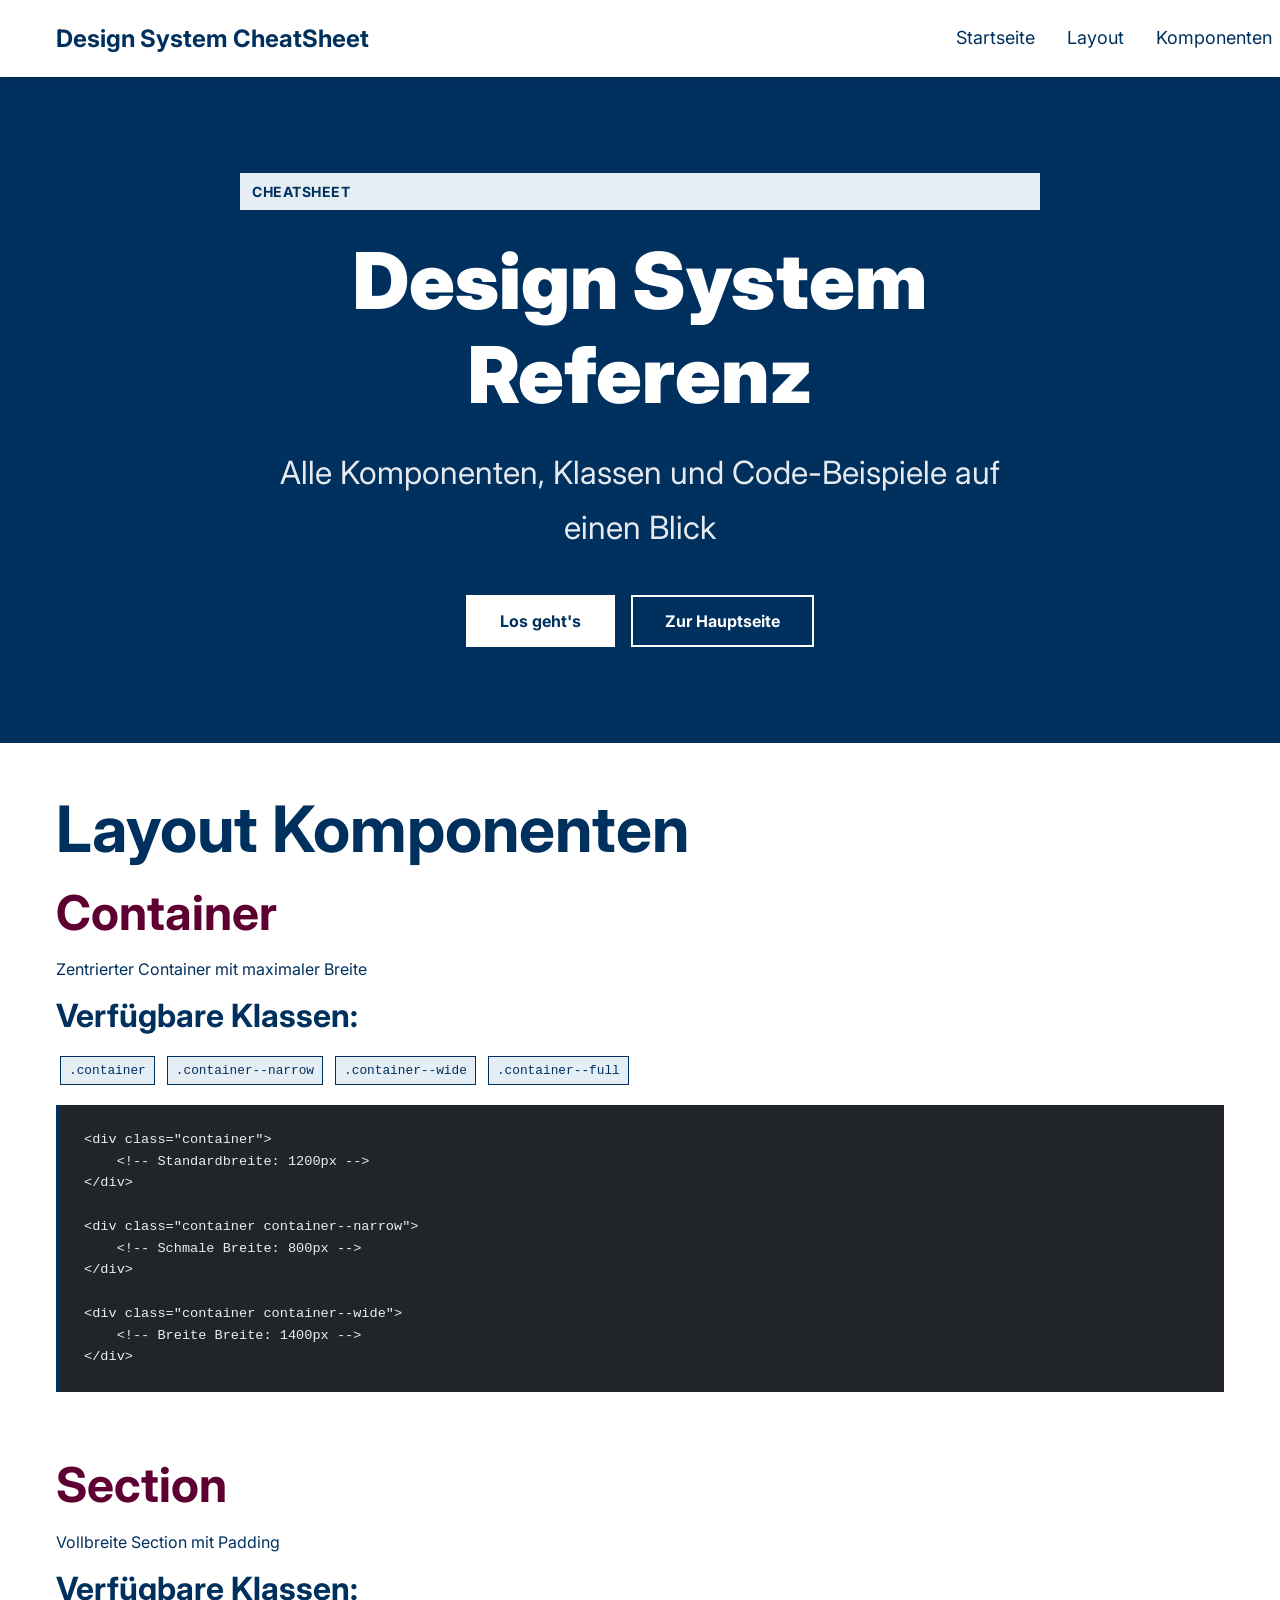
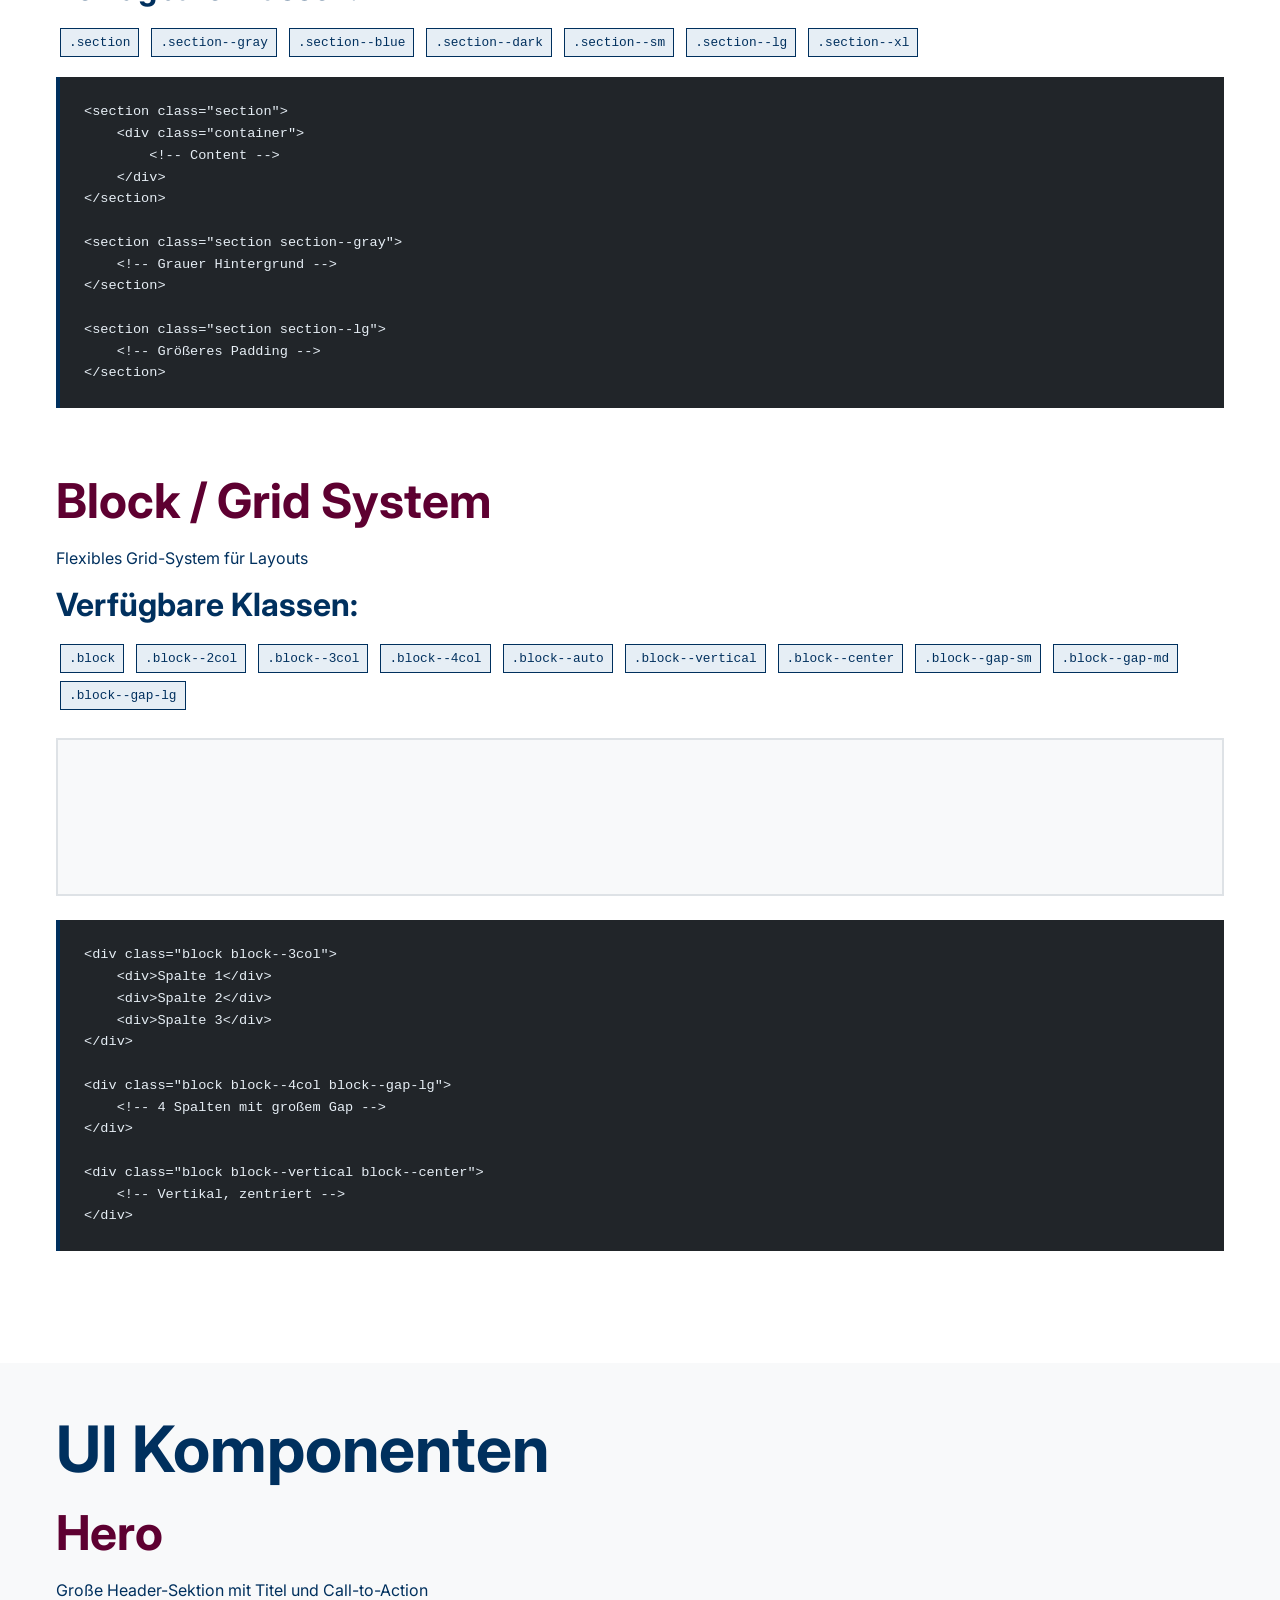
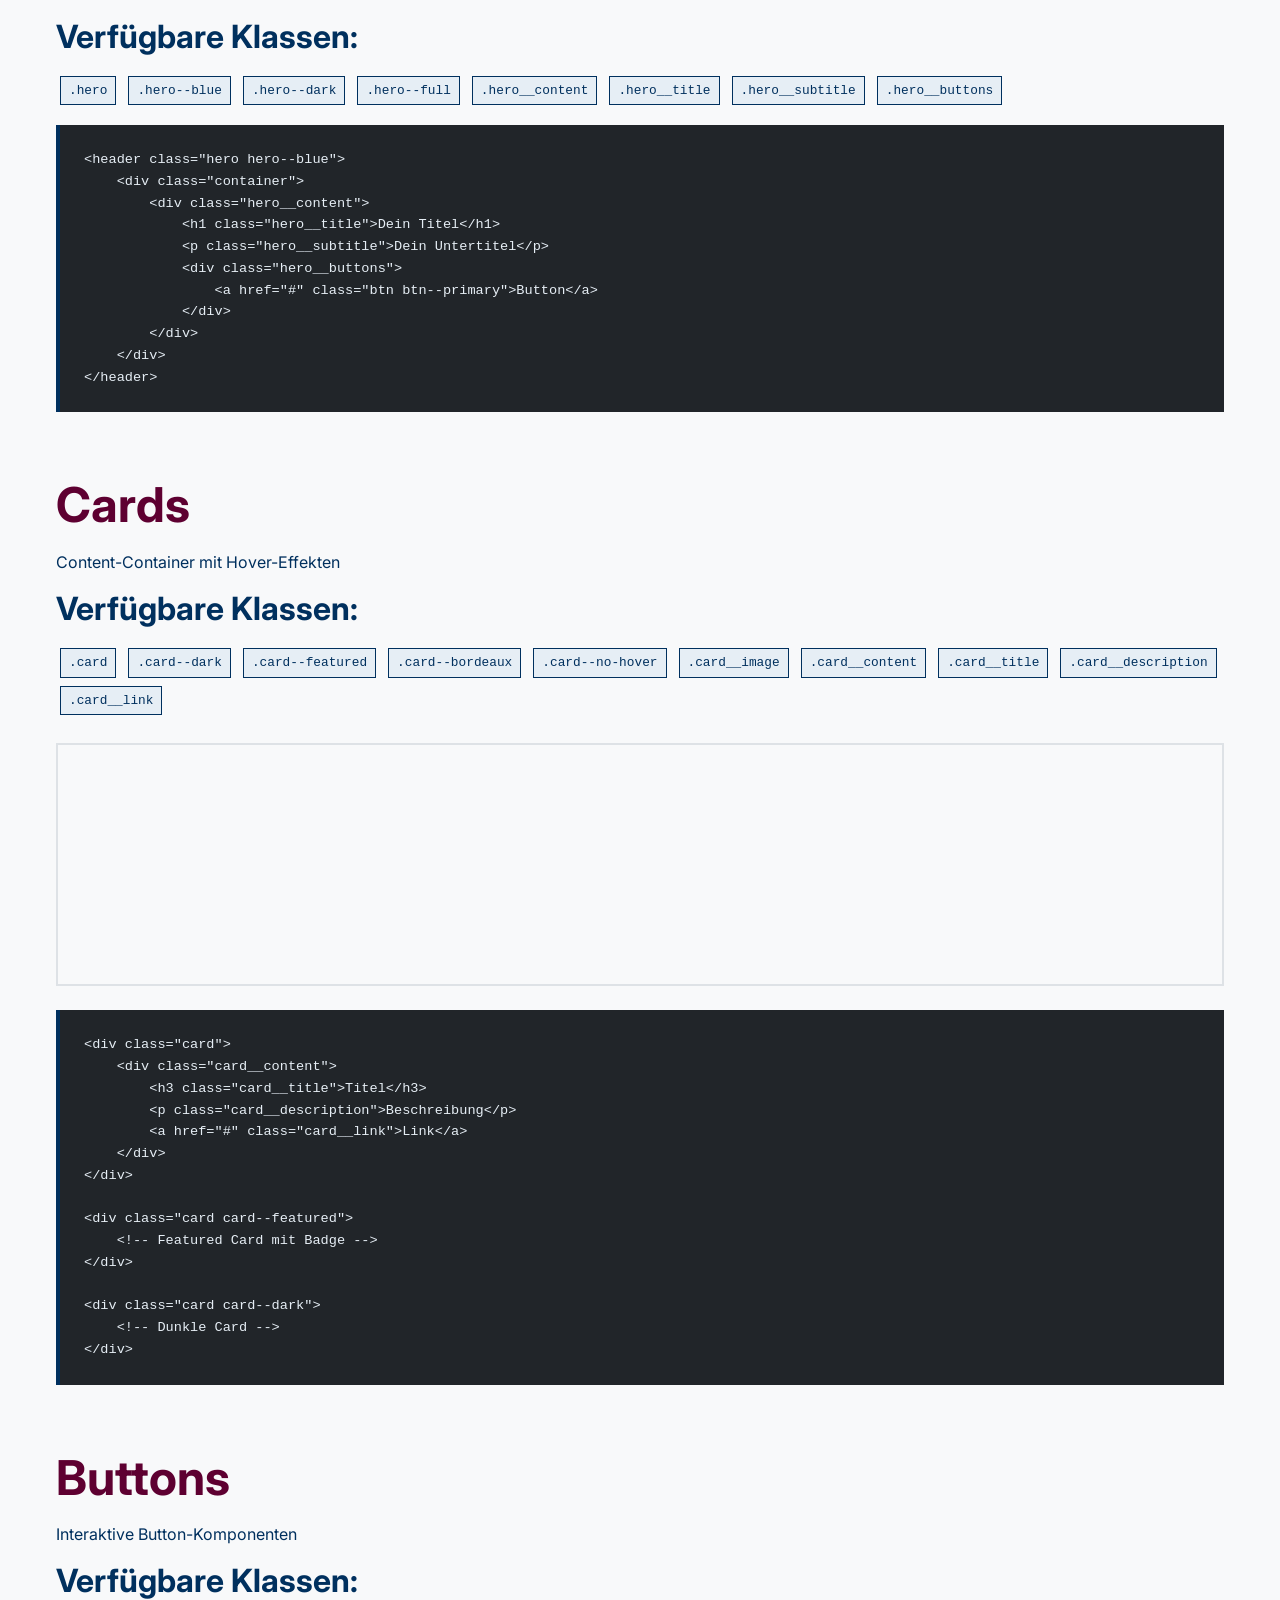
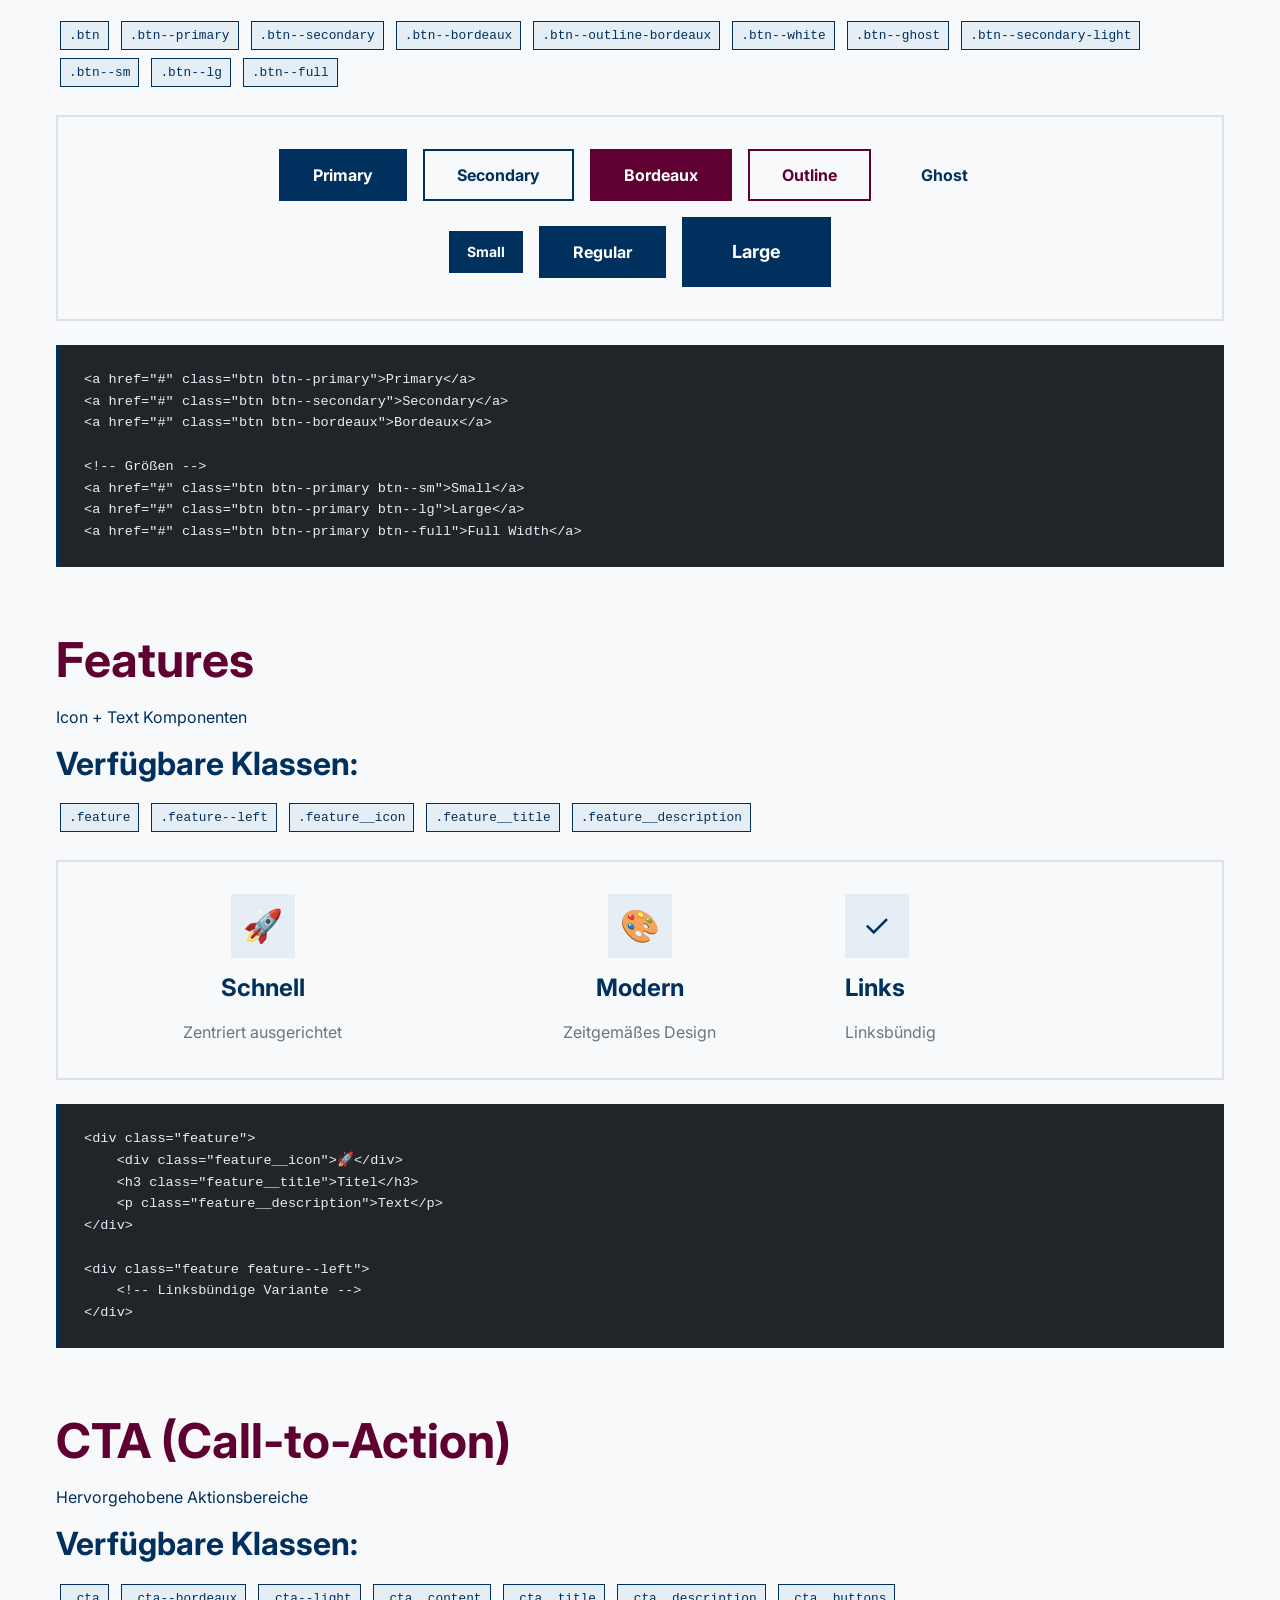
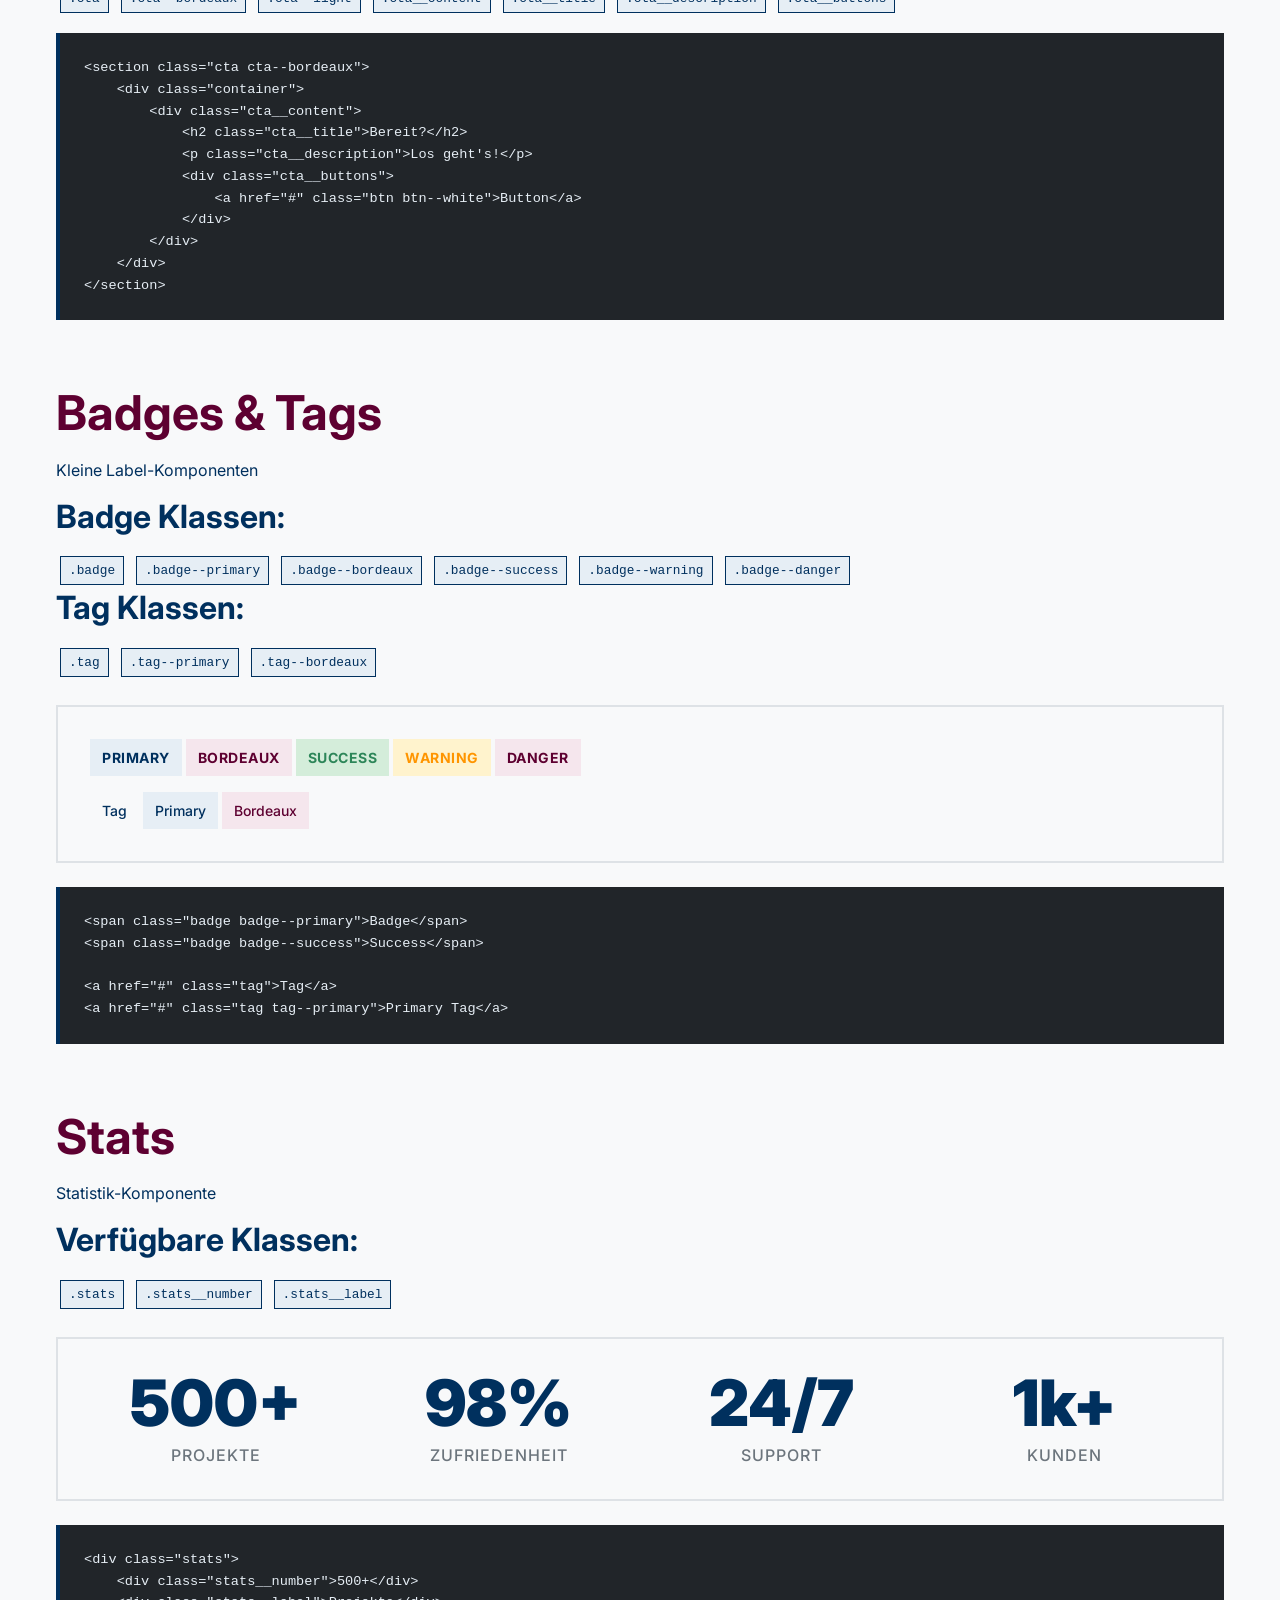
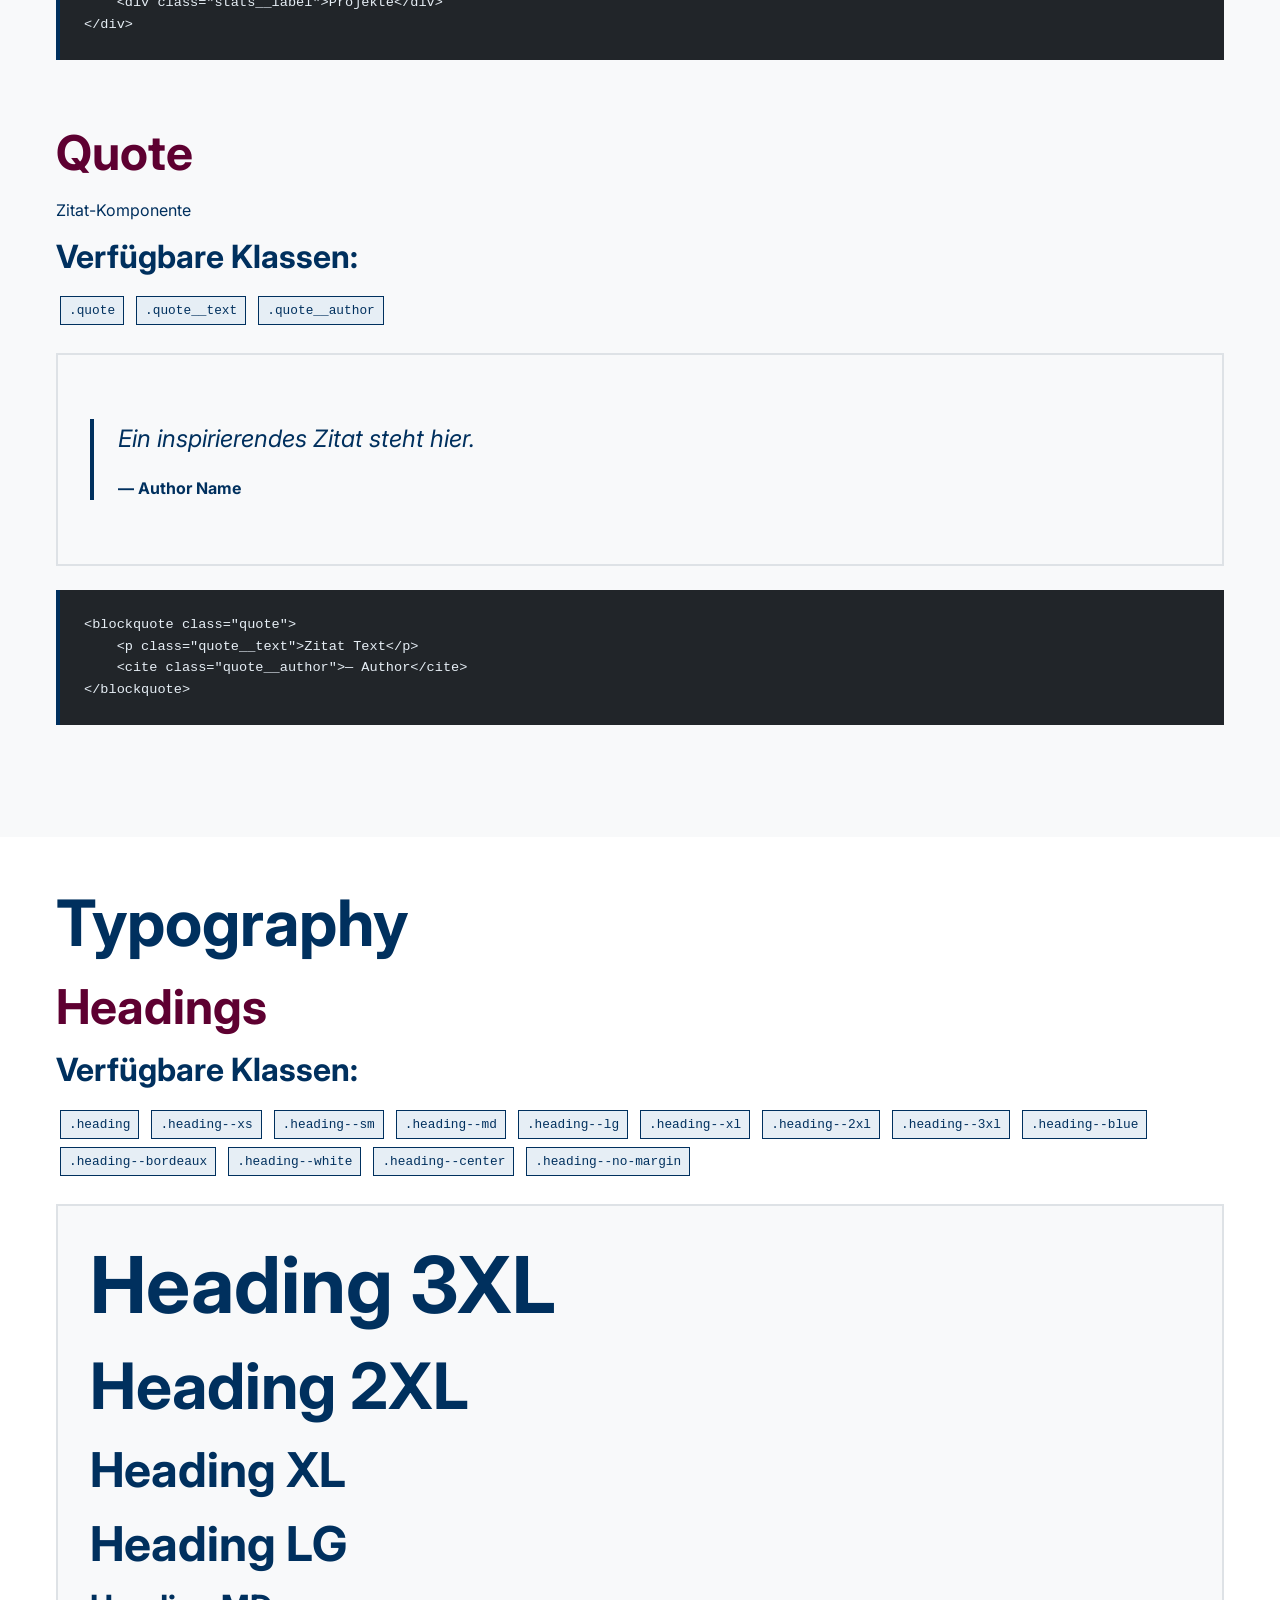
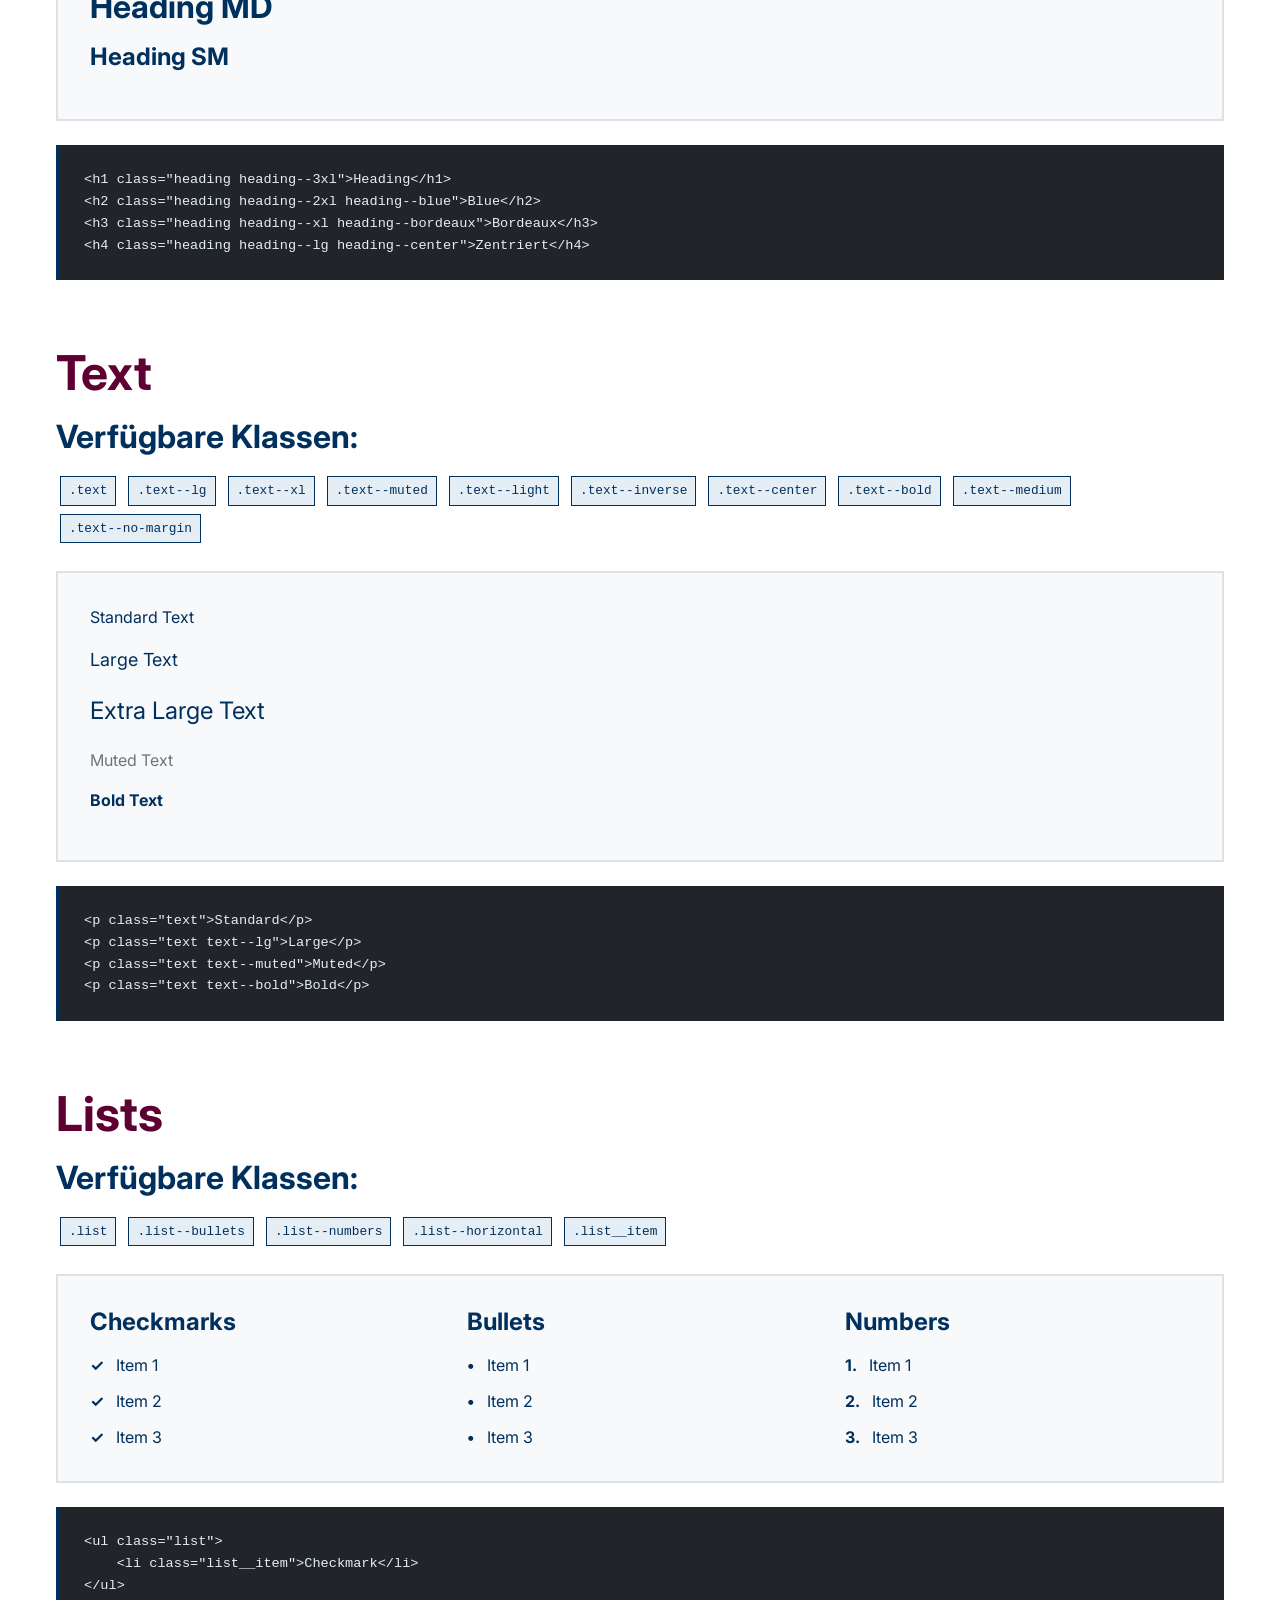
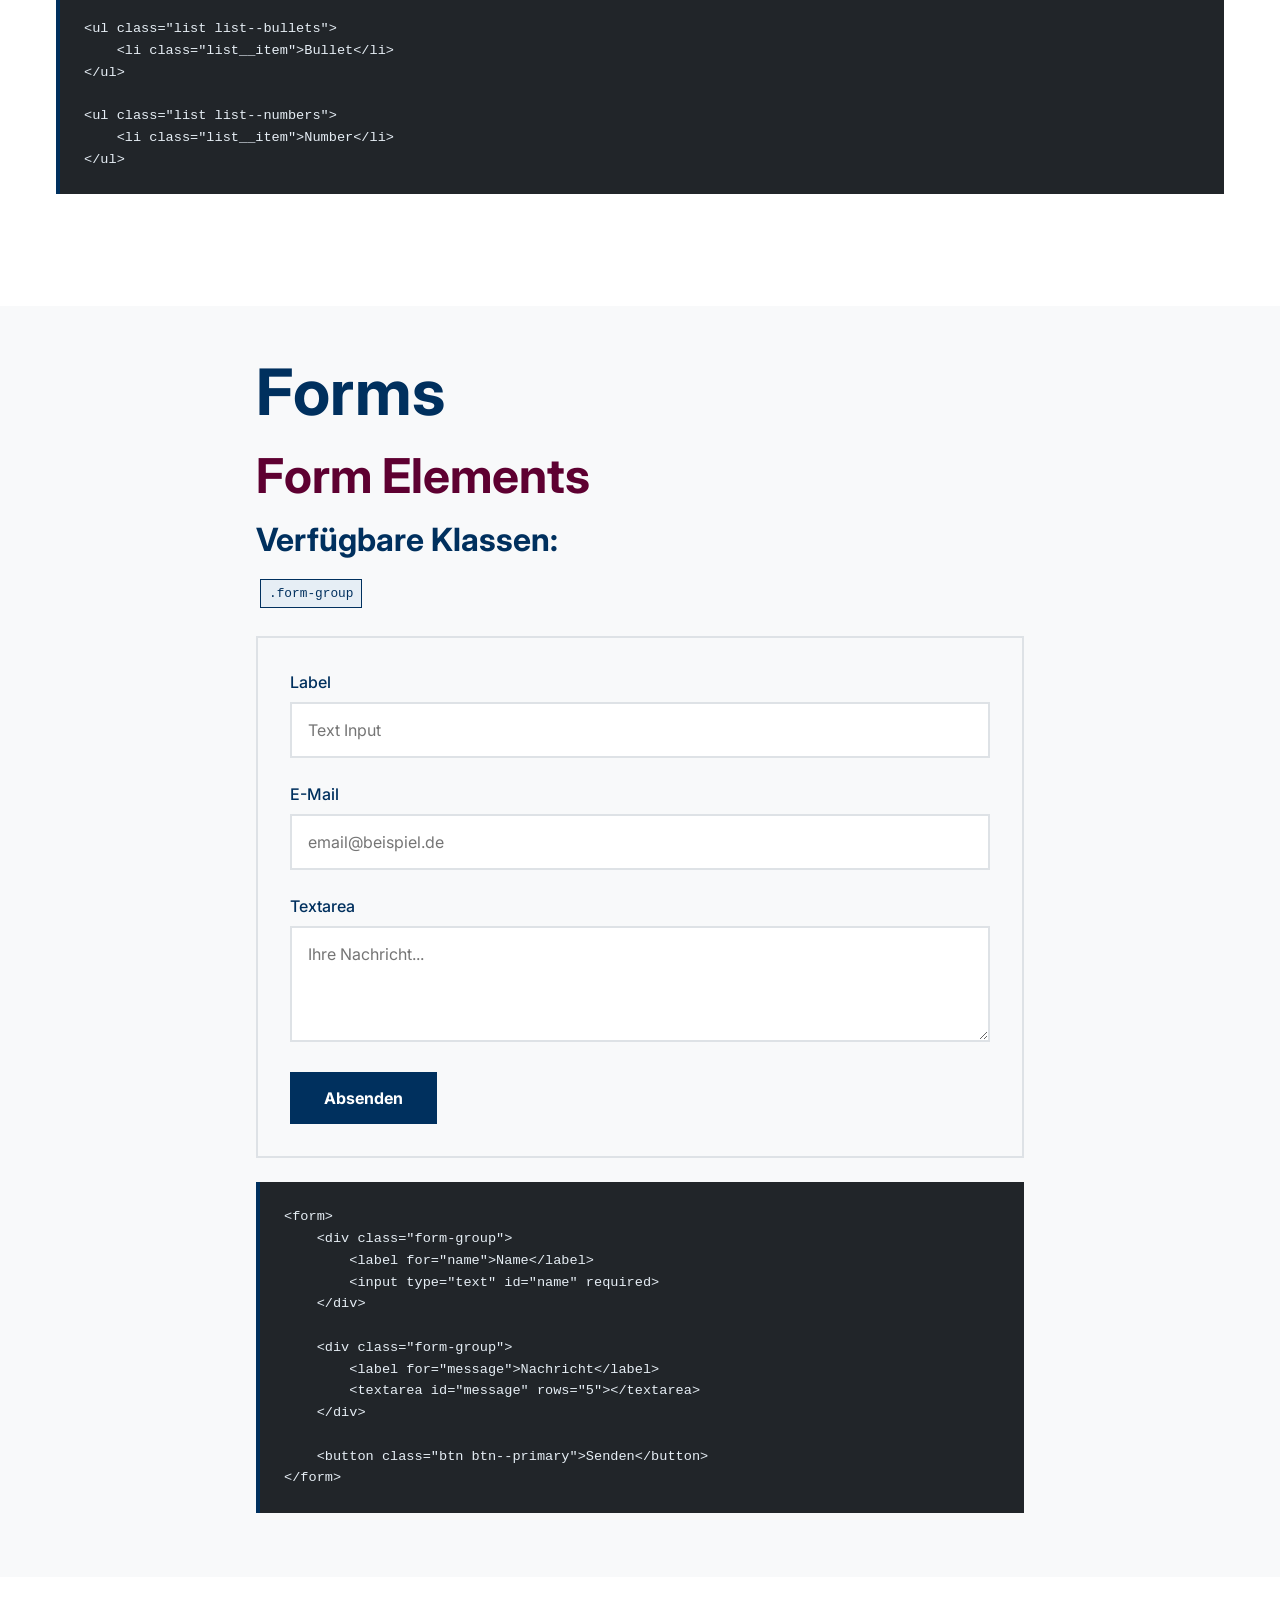
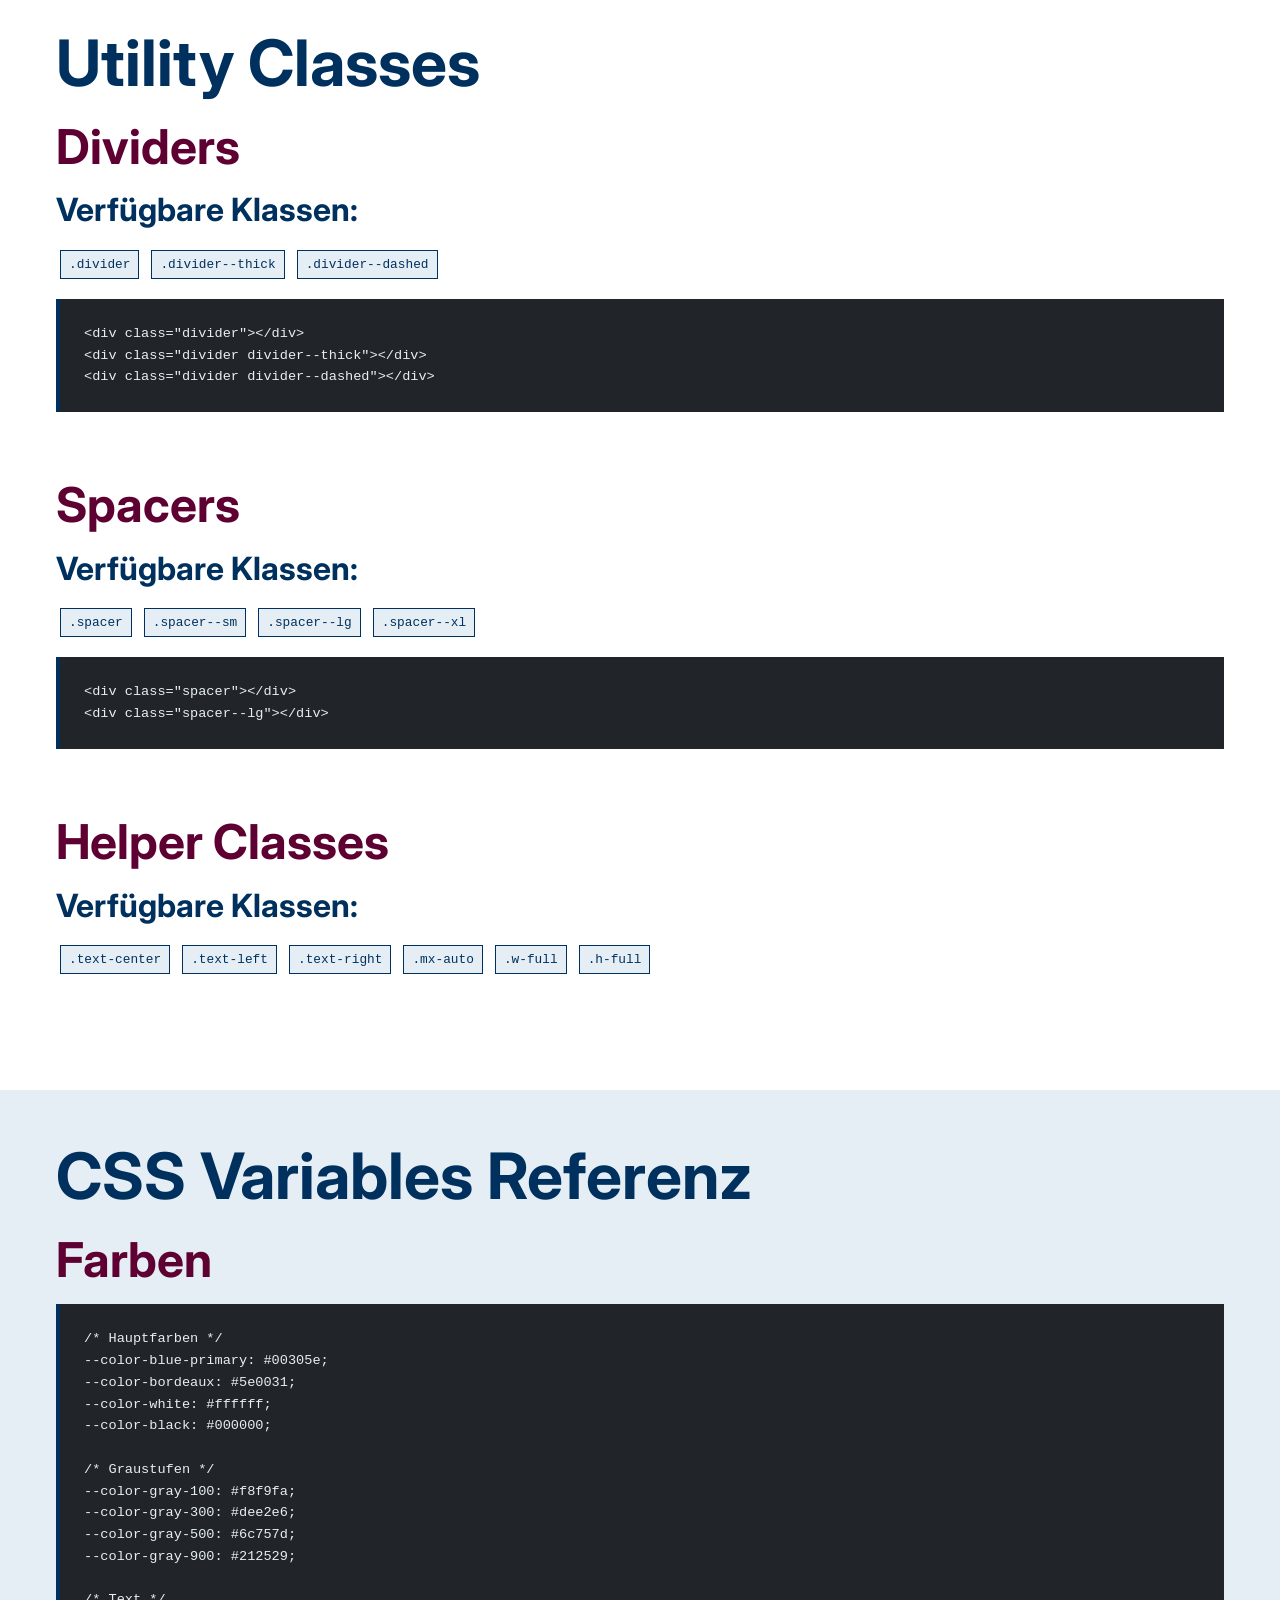
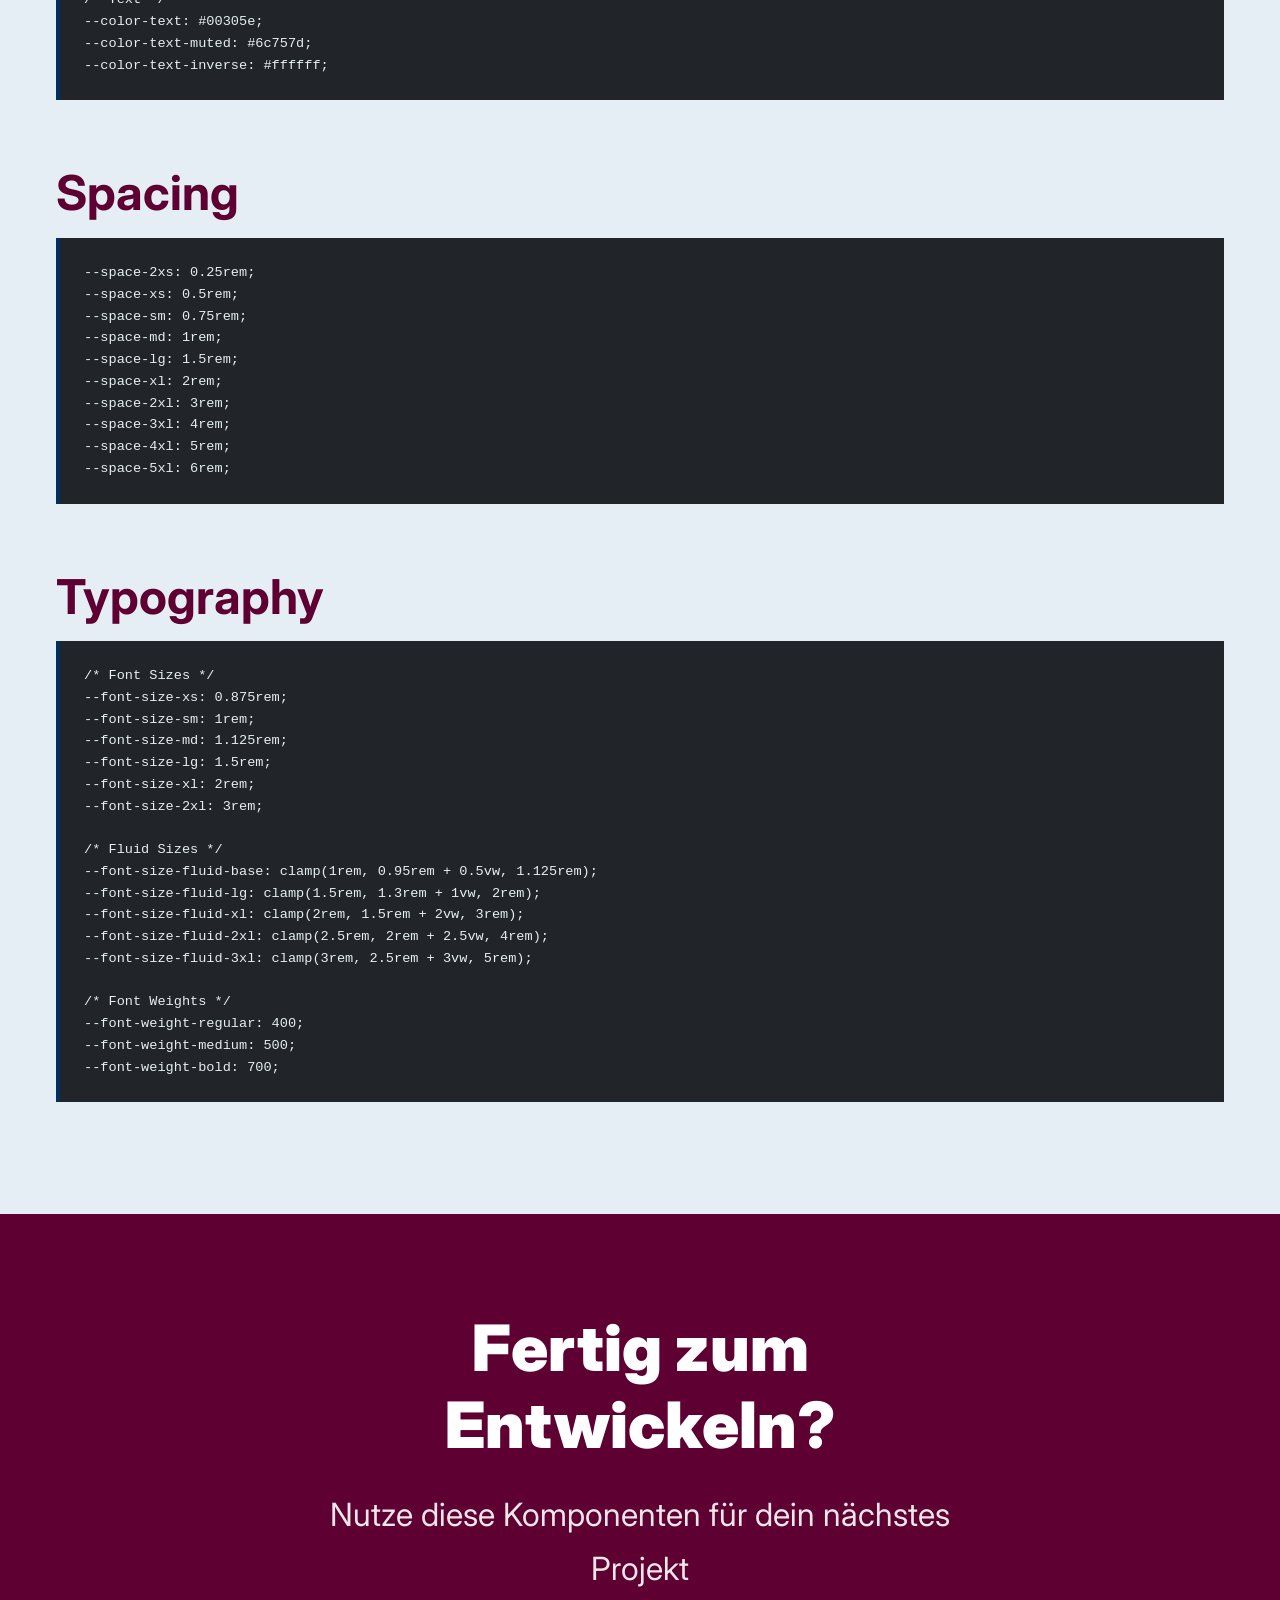
==== showroom.html @ b6faaa16 "Füge Design-System CheatSheet Seite hinzu - Umfassendes CheatSheet mit allen verfügbaren Komponenten" ====
<!DOCTYPE html>
<html lang="de">
<head>
    <meta charset="UTF-8">
    <meta name="viewport" content="width=device-width, initial-scale=1.0">
    <meta name="description" content="Design System CheatSheet - Alle Komponenten mit Code-Beispielen">
    <title>Design System CheatSheet</title>
    <link rel="preconnect" href="https://fonts.googleapis.com">
    <link rel="preconnect" href="https://fonts.gstatic.com" crossorigin>
    <link href="https://fonts.googleapis.com/css2?family=Inter:wght@400;500;700;900&display=swap" rel="stylesheet">
    <link rel="stylesheet" href="styles.css">
    <style>
        .code-block {
            background: var(--color-gray-900);
            color: #e6eef5;
            padding: var(--space-lg);
            margin: var(--space-md) 0;
            overflow-x: auto;
            font-family: 'Courier New', monospace;
            font-size: 0.85rem;
            line-height: 1.6;
            border-left: 4px solid var(--color-blue-primary);
        }
        .code-block pre {
            margin: 0;
            color: #e6eef5;
        }
        .component-box {
            border: 2px solid var(--color-border);
            padding: var(--space-xl);
            margin: var(--space-lg) 0;
            background: var(--color-gray-100);
        }
        .class-tag {
            display: inline-block;
            background: var(--color-accent-primary-light);
            color: var(--color-blue-primary);
            padding: 0.25rem 0.5rem;
            font-family: 'Courier New', monospace;
            font-size: 0.8rem;
            margin: 0.25rem;
            border: 1px solid var(--color-blue-primary);
        }
        .section-nav {
            position: sticky;
            top: 80px;
            background: var(--color-white);
            padding: var(--space-md);
            border: 2px solid var(--color-border);
            margin-bottom: var(--space-xl);
        }
        .section-nav h3 {
            margin-bottom: var(--space-sm);
            font-size: var(--font-size-md);
        }
        .section-nav ul {
            list-style: none;
            padding: 0;
        }
        .section-nav li {
            margin-bottom: var(--space-xs);
        }
        .section-nav a {
            color: var(--color-text);
            text-decoration: none;
            font-size: var(--font-size-sm);
        }
        .section-nav a:hover {
            color: var(--color-blue-primary);
            text-decoration: underline;
        }
    </style>
</head>
<body>
    <!-- Navigation -->
    <nav class="navbar">
        <div class="container">
            <div class="nav-wrapper">
                <a href="index.html" class="logo">Design System CheatSheet</a>
                <button class="menu-toggle" aria-label="Menü öffnen">
                    <span></span>
                    <span></span>
                    <span></span>
                </button>
                <ul class="nav-menu">
                    <li><a href="index.html" class="nav-link">Startseite</a></li>
                    <li><a href="#layout" class="nav-link">Layout</a></li>
                    <li><a href="#components" class="nav-link">Komponenten</a></li>
                    <li><a href="#typography" class="nav-link">Typography</a></li>
                    <li><a href="#forms" class="nav-link">Forms</a></li>
                </ul>
            </div>
        </div>
    </nav>

    <!-- Hero -->
    <header class="hero hero--blue">
        <div class="container">
            <div class="hero__content">
                <span class="badge badge--primary">CheatSheet</span>
                <h1 class="hero__title">Design System Referenz</h1>
                <p class="hero__subtitle">Alle Komponenten, Klassen und Code-Beispiele auf einen Blick</p>
                <div class="hero__buttons">
                    <a href="#layout" class="btn btn--white">Los geht's</a>
                    <a href="index.html" class="btn btn--secondary-light">Zur Hauptseite</a>
                </div>
            </div>
        </div>
    </header>

    <main>
        <!-- Layout Section -->
        <section class="section" id="layout">
            <div class="container">
                <h2 class="heading heading--2xl heading--blue">Layout Komponenten</h2>

                <!-- Container -->
                <article style="margin-bottom: var(--space-3xl);">
                    <h3 class="heading heading--xl heading--bordeaux">Container</h3>
                    <p class="text">Zentrierter Container mit maximaler Breite</p>

                    <h4 class="heading heading--md">Verfügbare Klassen:</h4>
                    <div>
                        <span class="class-tag">.container</span>
                        <span class="class-tag">.container--narrow</span>
                        <span class="class-tag">.container--wide</span>
                        <span class="class-tag">.container--full</span>
                    </div>

                    <div class="code-block"><pre>&lt;div class="container"&gt;
    &lt;!-- Standardbreite: 1200px --&gt;
&lt;/div&gt;

&lt;div class="container container--narrow"&gt;
    &lt;!-- Schmale Breite: 800px --&gt;
&lt;/div&gt;

&lt;div class="container container--wide"&gt;
    &lt;!-- Breite Breite: 1400px --&gt;
&lt;/div&gt;</pre></div>
                </article>

                <!-- Section -->
                <article style="margin-bottom: var(--space-3xl);">
                    <h3 class="heading heading--xl heading--bordeaux">Section</h3>
                    <p class="text">Vollbreite Section mit Padding</p>

                    <h4 class="heading heading--md">Verfügbare Klassen:</h4>
                    <div>
                        <span class="class-tag">.section</span>
                        <span class="class-tag">.section--gray</span>
                        <span class="class-tag">.section--blue</span>
                        <span class="class-tag">.section--dark</span>
                        <span class="class-tag">.section--sm</span>
                        <span class="class-tag">.section--lg</span>
                        <span class="class-tag">.section--xl</span>
                    </div>

                    <div class="code-block"><pre>&lt;section class="section"&gt;
    &lt;div class="container"&gt;
        &lt;!-- Content --&gt;
    &lt;/div&gt;
&lt;/section&gt;

&lt;section class="section section--gray"&gt;
    &lt;!-- Grauer Hintergrund --&gt;
&lt;/section&gt;

&lt;section class="section section--lg"&gt;
    &lt;!-- Größeres Padding --&gt;
&lt;/section&gt;</pre></div>
                </article>

                <!-- Block System -->
                <article style="margin-bottom: var(--space-3xl);">
                    <h3 class="heading heading--xl heading--bordeaux">Block / Grid System</h3>
                    <p class="text">Flexibles Grid-System für Layouts</p>

                    <h4 class="heading heading--md">Verfügbare Klassen:</h4>
                    <div>
                        <span class="class-tag">.block</span>
                        <span class="class-tag">.block--2col</span>
                        <span class="class-tag">.block--3col</span>
                        <span class="class-tag">.block--4col</span>
                        <span class="class-tag">.block--auto</span>
                        <span class="class-tag">.block--vertical</span>
                        <span class="class-tag">.block--center</span>
                        <span class="class-tag">.block--gap-sm</span>
                        <span class="class-tag">.block--gap-md</span>
                        <span class="class-tag">.block--gap-lg</span>
                    </div>

                    <div class="component-box">
                        <div class="block block--3col">
                            <div class="card"><div class="card__content"><p class="text text--center">1</p></div></div>
                            <div class="card"><div class="card__content"><p class="text text--center">2</p></div></div>
                            <div class="card"><div class="card__content"><p class="text text--center">3</p></div></div>
                        </div>
                    </div>

                    <div class="code-block"><pre>&lt;div class="block block--3col"&gt;
    &lt;div&gt;Spalte 1&lt;/div&gt;
    &lt;div&gt;Spalte 2&lt;/div&gt;
    &lt;div&gt;Spalte 3&lt;/div&gt;
&lt;/div&gt;

&lt;div class="block block--4col block--gap-lg"&gt;
    &lt;!-- 4 Spalten mit großem Gap --&gt;
&lt;/div&gt;

&lt;div class="block block--vertical block--center"&gt;
    &lt;!-- Vertikal, zentriert --&gt;
&lt;/div&gt;</pre></div>
                </article>
            </div>
        </section>

        <!-- Components Section -->
        <section class="section section--gray" id="components">
            <div class="container">
                <h2 class="heading heading--2xl heading--blue">UI Komponenten</h2>

                <!-- Hero Component -->
                <article style="margin-bottom: var(--space-3xl);">
                    <h3 class="heading heading--xl heading--bordeaux">Hero</h3>
                    <p class="text">Große Header-Sektion mit Titel und Call-to-Action</p>

                    <h4 class="heading heading--md">Verfügbare Klassen:</h4>
                    <div>
                        <span class="class-tag">.hero</span>
                        <span class="class-tag">.hero--blue</span>
                        <span class="class-tag">.hero--dark</span>
                        <span class="class-tag">.hero--full</span>
                        <span class="class-tag">.hero__content</span>
                        <span class="class-tag">.hero__title</span>
                        <span class="class-tag">.hero__subtitle</span>
                        <span class="class-tag">.hero__buttons</span>
                    </div>

                    <div class="code-block"><pre>&lt;header class="hero hero--blue"&gt;
    &lt;div class="container"&gt;
        &lt;div class="hero__content"&gt;
            &lt;h1 class="hero__title"&gt;Dein Titel&lt;/h1&gt;
            &lt;p class="hero__subtitle"&gt;Dein Untertitel&lt;/p&gt;
            &lt;div class="hero__buttons"&gt;
                &lt;a href="#" class="btn btn--primary"&gt;Button&lt;/a&gt;
            &lt;/div&gt;
        &lt;/div&gt;
    &lt;/div&gt;
&lt;/header&gt;</pre></div>
                </article>

                <!-- Cards -->
                <article style="margin-bottom: var(--space-3xl);">
                    <h3 class="heading heading--xl heading--bordeaux">Cards</h3>
                    <p class="text">Content-Container mit Hover-Effekten</p>

                    <h4 class="heading heading--md">Verfügbare Klassen:</h4>
                    <div>
                        <span class="class-tag">.card</span>
                        <span class="class-tag">.card--dark</span>
                        <span class="class-tag">.card--featured</span>
                        <span class="class-tag">.card--bordeaux</span>
                        <span class="class-tag">.card--no-hover</span>
                        <span class="class-tag">.card__image</span>
                        <span class="class-tag">.card__content</span>
                        <span class="class-tag">.card__title</span>
                        <span class="class-tag">.card__description</span>
                        <span class="class-tag">.card__link</span>
                    </div>

                    <div class="component-box">
                        <div class="block block--3col">
                            <div class="card">
                                <div class="card__content">
                                    <h3 class="card__title">Standard Card</h3>
                                    <p class="card__description">Eine normale Card mit Inhalt</p>
                                    <a href="#" class="card__link">Mehr erfahren</a>
                                </div>
                            </div>
                            <div class="card card--featured">
                                <div class="card__content">
                                    <h3 class="card__title">Featured</h3>
                                    <p class="card__description">Mit Badge</p>
                                </div>
                            </div>
                            <div class="card card--dark">
                                <div class="card__content">
                                    <h3 class="card__title">Dark Card</h3>
                                    <p class="card__description">Dunkler Hintergrund</p>
                                </div>
                            </div>
                        </div>
                    </div>

                    <div class="code-block"><pre>&lt;div class="card"&gt;
    &lt;div class="card__content"&gt;
        &lt;h3 class="card__title"&gt;Titel&lt;/h3&gt;
        &lt;p class="card__description"&gt;Beschreibung&lt;/p&gt;
        &lt;a href="#" class="card__link"&gt;Link&lt;/a&gt;
    &lt;/div&gt;
&lt;/div&gt;

&lt;div class="card card--featured"&gt;
    &lt;!-- Featured Card mit Badge --&gt;
&lt;/div&gt;

&lt;div class="card card--dark"&gt;
    &lt;!-- Dunkle Card --&gt;
&lt;/div&gt;</pre></div>
                </article>

                <!-- Buttons -->
                <article style="margin-bottom: var(--space-3xl);">
                    <h3 class="heading heading--xl heading--bordeaux">Buttons</h3>
                    <p class="text">Interaktive Button-Komponenten</p>

                    <h4 class="heading heading--md">Verfügbare Klassen:</h4>
                    <div>
                        <span class="class-tag">.btn</span>
                        <span class="class-tag">.btn--primary</span>
                        <span class="class-tag">.btn--secondary</span>
                        <span class="class-tag">.btn--bordeaux</span>
                        <span class="class-tag">.btn--outline-bordeaux</span>
                        <span class="class-tag">.btn--white</span>
                        <span class="class-tag">.btn--ghost</span>
                        <span class="class-tag">.btn--secondary-light</span>
                        <span class="class-tag">.btn--sm</span>
                        <span class="class-tag">.btn--lg</span>
                        <span class="class-tag">.btn--full</span>
                    </div>

                    <div class="component-box">
                        <div class="block block--center" style="gap: var(--space-md); flex-wrap: wrap;">
                            <a href="#" class="btn btn--primary">Primary</a>
                            <a href="#" class="btn btn--secondary">Secondary</a>
                            <a href="#" class="btn btn--bordeaux">Bordeaux</a>
                            <a href="#" class="btn btn--outline-bordeaux">Outline</a>
                            <a href="#" class="btn btn--ghost">Ghost</a>
                        </div>
                        <div class="spacer--sm"></div>
                        <div class="block block--center" style="gap: var(--space-md);">
                            <a href="#" class="btn btn--primary btn--sm">Small</a>
                            <a href="#" class="btn btn--primary">Regular</a>
                            <a href="#" class="btn btn--primary btn--lg">Large</a>
                        </div>
                    </div>

                    <div class="code-block"><pre>&lt;a href="#" class="btn btn--primary"&gt;Primary&lt;/a&gt;
&lt;a href="#" class="btn btn--secondary"&gt;Secondary&lt;/a&gt;
&lt;a href="#" class="btn btn--bordeaux"&gt;Bordeaux&lt;/a&gt;

&lt;!-- Größen --&gt;
&lt;a href="#" class="btn btn--primary btn--sm"&gt;Small&lt;/a&gt;
&lt;a href="#" class="btn btn--primary btn--lg"&gt;Large&lt;/a&gt;
&lt;a href="#" class="btn btn--primary btn--full"&gt;Full Width&lt;/a&gt;</pre></div>
                </article>

                <!-- Features -->
                <article style="margin-bottom: var(--space-3xl);">
                    <h3 class="heading heading--xl heading--bordeaux">Features</h3>
                    <p class="text">Icon + Text Komponenten</p>

                    <h4 class="heading heading--md">Verfügbare Klassen:</h4>
                    <div>
                        <span class="class-tag">.feature</span>
                        <span class="class-tag">.feature--left</span>
                        <span class="class-tag">.feature__icon</span>
                        <span class="class-tag">.feature__title</span>
                        <span class="class-tag">.feature__description</span>
                    </div>

                    <div class="component-box">
                        <div class="block block--3col">
                            <div class="feature">
                                <div class="feature__icon">🚀</div>
                                <h3 class="feature__title">Schnell</h3>
                                <p class="feature__description">Zentriert ausgerichtet</p>
                            </div>
                            <div class="feature">
                                <div class="feature__icon">🎨</div>
                                <h3 class="feature__title">Modern</h3>
                                <p class="feature__description">Zeitgemäßes Design</p>
                            </div>
                            <div class="feature feature--left">
                                <div class="feature__icon">✓</div>
                                <h3 class="feature__title">Links</h3>
                                <p class="feature__description">Linksbündig</p>
                            </div>
                        </div>
                    </div>

                    <div class="code-block"><pre>&lt;div class="feature"&gt;
    &lt;div class="feature__icon"&gt;🚀&lt;/div&gt;
    &lt;h3 class="feature__title"&gt;Titel&lt;/h3&gt;
    &lt;p class="feature__description"&gt;Text&lt;/p&gt;
&lt;/div&gt;

&lt;div class="feature feature--left"&gt;
    &lt;!-- Linksbündige Variante --&gt;
&lt;/div&gt;</pre></div>
                </article>

                <!-- CTA -->
                <article style="margin-bottom: var(--space-3xl);">
                    <h3 class="heading heading--xl heading--bordeaux">CTA (Call-to-Action)</h3>
                    <p class="text">Hervorgehobene Aktionsbereiche</p>

                    <h4 class="heading heading--md">Verfügbare Klassen:</h4>
                    <div>
                        <span class="class-tag">.cta</span>
                        <span class="class-tag">.cta--bordeaux</span>
                        <span class="class-tag">.cta--light</span>
                        <span class="class-tag">.cta__content</span>
                        <span class="class-tag">.cta__title</span>
                        <span class="class-tag">.cta__description</span>
                        <span class="class-tag">.cta__buttons</span>
                    </div>

                    <div class="code-block"><pre>&lt;section class="cta cta--bordeaux"&gt;
    &lt;div class="container"&gt;
        &lt;div class="cta__content"&gt;
            &lt;h2 class="cta__title"&gt;Bereit?&lt;/h2&gt;
            &lt;p class="cta__description"&gt;Los geht's!&lt;/p&gt;
            &lt;div class="cta__buttons"&gt;
                &lt;a href="#" class="btn btn--white"&gt;Button&lt;/a&gt;
            &lt;/div&gt;
        &lt;/div&gt;
    &lt;/div&gt;
&lt;/section&gt;</pre></div>
                </article>

                <!-- Badges & Tags -->
                <article style="margin-bottom: var(--space-3xl);">
                    <h3 class="heading heading--xl heading--bordeaux">Badges & Tags</h3>
                    <p class="text">Kleine Label-Komponenten</p>

                    <h4 class="heading heading--md">Badge Klassen:</h4>
                    <div>
                        <span class="class-tag">.badge</span>
                        <span class="class-tag">.badge--primary</span>
                        <span class="class-tag">.badge--bordeaux</span>
                        <span class="class-tag">.badge--success</span>
                        <span class="class-tag">.badge--warning</span>
                        <span class="class-tag">.badge--danger</span>
                    </div>

                    <h4 class="heading heading--md">Tag Klassen:</h4>
                    <div>
                        <span class="class-tag">.tag</span>
                        <span class="class-tag">.tag--primary</span>
                        <span class="class-tag">.tag--bordeaux</span>
                    </div>

                    <div class="component-box">
                        <div style="margin-bottom: var(--space-md);">
                            <span class="badge badge--primary">Primary</span>
                            <span class="badge badge--bordeaux">Bordeaux</span>
                            <span class="badge badge--success">Success</span>
                            <span class="badge badge--warning">Warning</span>
                            <span class="badge badge--danger">Danger</span>
                        </div>
                        <div>
                            <a href="#" class="tag">Tag</a>
                            <a href="#" class="tag tag--primary">Primary</a>
                            <a href="#" class="tag tag--bordeaux">Bordeaux</a>
                        </div>
                    </div>

                    <div class="code-block"><pre>&lt;span class="badge badge--primary"&gt;Badge&lt;/span&gt;
&lt;span class="badge badge--success"&gt;Success&lt;/span&gt;

&lt;a href="#" class="tag"&gt;Tag&lt;/a&gt;
&lt;a href="#" class="tag tag--primary"&gt;Primary Tag&lt;/a&gt;</pre></div>
                </article>

                <!-- Stats -->
                <article style="margin-bottom: var(--space-3xl);">
                    <h3 class="heading heading--xl heading--bordeaux">Stats</h3>
                    <p class="text">Statistik-Komponente</p>

                    <h4 class="heading heading--md">Verfügbare Klassen:</h4>
                    <div>
                        <span class="class-tag">.stats</span>
                        <span class="class-tag">.stats__number</span>
                        <span class="class-tag">.stats__label</span>
                    </div>

                    <div class="component-box">
                        <div class="block block--4col">
                            <div class="stats">
                                <div class="stats__number">500+</div>
                                <div class="stats__label">Projekte</div>
                            </div>
                            <div class="stats">
                                <div class="stats__number">98%</div>
                                <div class="stats__label">Zufriedenheit</div>
                            </div>
                            <div class="stats">
                                <div class="stats__number">24/7</div>
                                <div class="stats__label">Support</div>
                            </div>
                            <div class="stats">
                                <div class="stats__number">1k+</div>
                                <div class="stats__label">Kunden</div>
                            </div>
                        </div>
                    </div>

                    <div class="code-block"><pre>&lt;div class="stats"&gt;
    &lt;div class="stats__number"&gt;500+&lt;/div&gt;
    &lt;div class="stats__label"&gt;Projekte&lt;/div&gt;
&lt;/div&gt;</pre></div>
                </article>

                <!-- Quote -->
                <article style="margin-bottom: var(--space-3xl);">
                    <h3 class="heading heading--xl heading--bordeaux">Quote</h3>
                    <p class="text">Zitat-Komponente</p>

                    <h4 class="heading heading--md">Verfügbare Klassen:</h4>
                    <div>
                        <span class="class-tag">.quote</span>
                        <span class="class-tag">.quote__text</span>
                        <span class="class-tag">.quote__author</span>
                    </div>

                    <div class="component-box">
                        <blockquote class="quote">
                            <p class="quote__text">Ein inspirierendes Zitat steht hier.</p>
                            <cite class="quote__author">— Author Name</cite>
                        </blockquote>
                    </div>

                    <div class="code-block"><pre>&lt;blockquote class="quote"&gt;
    &lt;p class="quote__text"&gt;Zitat Text&lt;/p&gt;
    &lt;cite class="quote__author"&gt;— Author&lt;/cite&gt;
&lt;/blockquote&gt;</pre></div>
                </article>
            </div>
        </section>

        <!-- Typography Section -->
        <section class="section" id="typography">
            <div class="container">
                <h2 class="heading heading--2xl heading--blue">Typography</h2>

                <!-- Headings -->
                <article style="margin-bottom: var(--space-3xl);">
                    <h3 class="heading heading--xl heading--bordeaux">Headings</h3>

                    <h4 class="heading heading--md">Verfügbare Klassen:</h4>
                    <div>
                        <span class="class-tag">.heading</span>
                        <span class="class-tag">.heading--xs</span>
                        <span class="class-tag">.heading--sm</span>
                        <span class="class-tag">.heading--md</span>
                        <span class="class-tag">.heading--lg</span>
                        <span class="class-tag">.heading--xl</span>
                        <span class="class-tag">.heading--2xl</span>
                        <span class="class-tag">.heading--3xl</span>
                        <span class="class-tag">.heading--blue</span>
                        <span class="class-tag">.heading--bordeaux</span>
                        <span class="class-tag">.heading--white</span>
                        <span class="class-tag">.heading--center</span>
                        <span class="class-tag">.heading--no-margin</span>
                    </div>

                    <div class="component-box">
                        <h1 class="heading heading--3xl">Heading 3XL</h1>
                        <h2 class="heading heading--2xl">Heading 2XL</h2>
                        <h3 class="heading heading--xl">Heading XL</h3>
                        <h4 class="heading heading--lg">Heading LG</h4>
                        <h5 class="heading heading--md">Heading MD</h5>
                        <h6 class="heading heading--sm">Heading SM</h6>
                    </div>

                    <div class="code-block"><pre>&lt;h1 class="heading heading--3xl"&gt;Heading&lt;/h1&gt;
&lt;h2 class="heading heading--2xl heading--blue"&gt;Blue&lt;/h2&gt;
&lt;h3 class="heading heading--xl heading--bordeaux"&gt;Bordeaux&lt;/h3&gt;
&lt;h4 class="heading heading--lg heading--center"&gt;Zentriert&lt;/h4&gt;</pre></div>
                </article>

                <!-- Text -->
                <article style="margin-bottom: var(--space-3xl);">
                    <h3 class="heading heading--xl heading--bordeaux">Text</h3>

                    <h4 class="heading heading--md">Verfügbare Klassen:</h4>
                    <div>
                        <span class="class-tag">.text</span>
                        <span class="class-tag">.text--lg</span>
                        <span class="class-tag">.text--xl</span>
                        <span class="class-tag">.text--muted</span>
                        <span class="class-tag">.text--light</span>
                        <span class="class-tag">.text--inverse</span>
                        <span class="class-tag">.text--center</span>
                        <span class="class-tag">.text--bold</span>
                        <span class="class-tag">.text--medium</span>
                        <span class="class-tag">.text--no-margin</span>
                    </div>

                    <div class="component-box">
                        <p class="text">Standard Text</p>
                        <p class="text text--lg">Large Text</p>
                        <p class="text text--xl">Extra Large Text</p>
                        <p class="text text--muted">Muted Text</p>
                        <p class="text text--bold">Bold Text</p>
                    </div>

                    <div class="code-block"><pre>&lt;p class="text"&gt;Standard&lt;/p&gt;
&lt;p class="text text--lg"&gt;Large&lt;/p&gt;
&lt;p class="text text--muted"&gt;Muted&lt;/p&gt;
&lt;p class="text text--bold"&gt;Bold&lt;/p&gt;</pre></div>
                </article>

                <!-- Lists -->
                <article style="margin-bottom: var(--space-3xl);">
                    <h3 class="heading heading--xl heading--bordeaux">Lists</h3>

                    <h4 class="heading heading--md">Verfügbare Klassen:</h4>
                    <div>
                        <span class="class-tag">.list</span>
                        <span class="class-tag">.list--bullets</span>
                        <span class="class-tag">.list--numbers</span>
                        <span class="class-tag">.list--horizontal</span>
                        <span class="class-tag">.list__item</span>
                    </div>

                    <div class="component-box">
                        <div class="block block--3col">
                            <div>
                                <h5 class="heading heading--sm">Checkmarks</h5>
                                <ul class="list">
                                    <li class="list__item">Item 1</li>
                                    <li class="list__item">Item 2</li>
                                    <li class="list__item">Item 3</li>
                                </ul>
                            </div>
                            <div>
                                <h5 class="heading heading--sm">Bullets</h5>
                                <ul class="list list--bullets">
                                    <li class="list__item">Item 1</li>
                                    <li class="list__item">Item 2</li>
                                    <li class="list__item">Item 3</li>
                                </ul>
                            </div>
                            <div>
                                <h5 class="heading heading--sm">Numbers</h5>
                                <ul class="list list--numbers">
                                    <li class="list__item">Item 1</li>
                                    <li class="list__item">Item 2</li>
                                    <li class="list__item">Item 3</li>
                                </ul>
                            </div>
                        </div>
                    </div>

                    <div class="code-block"><pre>&lt;ul class="list"&gt;
    &lt;li class="list__item"&gt;Checkmark&lt;/li&gt;
&lt;/ul&gt;

&lt;ul class="list list--bullets"&gt;
    &lt;li class="list__item"&gt;Bullet&lt;/li&gt;
&lt;/ul&gt;

&lt;ul class="list list--numbers"&gt;
    &lt;li class="list__item"&gt;Number&lt;/li&gt;
&lt;/ul&gt;</pre></div>
                </article>
            </div>
        </section>

        <!-- Forms Section -->
        <section class="section section--gray" id="forms">
            <div class="container container--narrow">
                <h2 class="heading heading--2xl heading--blue">Forms</h2>

                <article>
                    <h3 class="heading heading--xl heading--bordeaux">Form Elements</h3>

                    <h4 class="heading heading--md">Verfügbare Klassen:</h4>
                    <div>
                        <span class="class-tag">.form-group</span>
                    </div>

                    <div class="component-box">
                        <form>
                            <div class="form-group">
                                <label for="demo-input">Label</label>
                                <input type="text" id="demo-input" placeholder="Text Input">
                            </div>

                            <div class="form-group">
                                <label for="demo-email">E-Mail</label>
                                <input type="email" id="demo-email" placeholder="email@beispiel.de">
                            </div>

                            <div class="form-group">
                                <label for="demo-textarea">Textarea</label>
                                <textarea id="demo-textarea" rows="4" placeholder="Ihre Nachricht..."></textarea>
                            </div>

                            <button type="submit" class="btn btn--primary">Absenden</button>
                        </form>
                    </div>

                    <div class="code-block"><pre>&lt;form&gt;
    &lt;div class="form-group"&gt;
        &lt;label for="name"&gt;Name&lt;/label&gt;
        &lt;input type="text" id="name" required&gt;
    &lt;/div&gt;

    &lt;div class="form-group"&gt;
        &lt;label for="message"&gt;Nachricht&lt;/label&gt;
        &lt;textarea id="message" rows="5"&gt;&lt;/textarea&gt;
    &lt;/div&gt;

    &lt;button class="btn btn--primary"&gt;Senden&lt;/button&gt;
&lt;/form&gt;</pre></div>
                </article>
            </div>
        </section>

        <!-- Utility Classes -->
        <section class="section">
            <div class="container">
                <h2 class="heading heading--2xl heading--blue">Utility Classes</h2>

                <article style="margin-bottom: var(--space-3xl);">
                    <h3 class="heading heading--xl heading--bordeaux">Dividers</h3>

                    <h4 class="heading heading--md">Verfügbare Klassen:</h4>
                    <div>
                        <span class="class-tag">.divider</span>
                        <span class="class-tag">.divider--thick</span>
                        <span class="class-tag">.divider--dashed</span>
                    </div>

                    <div class="code-block"><pre>&lt;div class="divider"&gt;&lt;/div&gt;
&lt;div class="divider divider--thick"&gt;&lt;/div&gt;
&lt;div class="divider divider--dashed"&gt;&lt;/div&gt;</pre></div>
                </article>

                <article style="margin-bottom: var(--space-3xl);">
                    <h3 class="heading heading--xl heading--bordeaux">Spacers</h3>

                    <h4 class="heading heading--md">Verfügbare Klassen:</h4>
                    <div>
                        <span class="class-tag">.spacer</span>
                        <span class="class-tag">.spacer--sm</span>
                        <span class="class-tag">.spacer--lg</span>
                        <span class="class-tag">.spacer--xl</span>
                    </div>

                    <div class="code-block"><pre>&lt;div class="spacer"&gt;&lt;/div&gt;
&lt;div class="spacer--lg"&gt;&lt;/div&gt;</pre></div>
                </article>

                <article style="margin-bottom: var(--space-3xl);">
                    <h3 class="heading heading--xl heading--bordeaux">Helper Classes</h3>

                    <h4 class="heading heading--md">Verfügbare Klassen:</h4>
                    <div>
                        <span class="class-tag">.text-center</span>
                        <span class="class-tag">.text-left</span>
                        <span class="class-tag">.text-right</span>
                        <span class="class-tag">.mx-auto</span>
                        <span class="class-tag">.w-full</span>
                        <span class="class-tag">.h-full</span>
                    </div>
                </article>
            </div>
        </section>

        <!-- Color Reference -->
        <section class="section section--blue">
            <div class="container">
                <h2 class="heading heading--2xl heading--blue">CSS Variables Referenz</h2>

                <article style="margin-bottom: var(--space-3xl);">
                    <h3 class="heading heading--xl heading--bordeaux">Farben</h3>

                    <div class="code-block"><pre>/* Hauptfarben */
--color-blue-primary: #00305e;
--color-bordeaux: #5e0031;
--color-white: #ffffff;
--color-black: #000000;

/* Graustufen */
--color-gray-100: #f8f9fa;
--color-gray-300: #dee2e6;
--color-gray-500: #6c757d;
--color-gray-900: #212529;

/* Text */
--color-text: #00305e;
--color-text-muted: #6c757d;
--color-text-inverse: #ffffff;</pre></div>
                </article>

                <article style="margin-bottom: var(--space-3xl);">
                    <h3 class="heading heading--xl heading--bordeaux">Spacing</h3>

                    <div class="code-block"><pre>--space-2xs: 0.25rem;
--space-xs: 0.5rem;
--space-sm: 0.75rem;
--space-md: 1rem;
--space-lg: 1.5rem;
--space-xl: 2rem;
--space-2xl: 3rem;
--space-3xl: 4rem;
--space-4xl: 5rem;
--space-5xl: 6rem;</pre></div>
                </article>

                <article style="margin-bottom: var(--space-3xl);">
                    <h3 class="heading heading--xl heading--bordeaux">Typography</h3>

                    <div class="code-block"><pre>/* Font Sizes */
--font-size-xs: 0.875rem;
--font-size-sm: 1rem;
--font-size-md: 1.125rem;
--font-size-lg: 1.5rem;
--font-size-xl: 2rem;
--font-size-2xl: 3rem;

/* Fluid Sizes */
--font-size-fluid-base: clamp(1rem, 0.95rem + 0.5vw, 1.125rem);
--font-size-fluid-lg: clamp(1.5rem, 1.3rem + 1vw, 2rem);
--font-size-fluid-xl: clamp(2rem, 1.5rem + 2vw, 3rem);
--font-size-fluid-2xl: clamp(2.5rem, 2rem + 2.5vw, 4rem);
--font-size-fluid-3xl: clamp(3rem, 2.5rem + 3vw, 5rem);

/* Font Weights */
--font-weight-regular: 400;
--font-weight-medium: 500;
--font-weight-bold: 700;</pre></div>
                </article>
            </div>
        </section>

        <!-- Final CTA -->
        <section class="cta cta--bordeaux">
            <div class="container">
                <div class="cta__content">
                    <h2 class="cta__title">Fertig zum Entwickeln?</h2>
                    <p class="cta__description">Nutze diese Komponenten für dein nächstes Projekt</p>
                    <div class="cta__buttons">
                        <a href="index.html" class="btn btn--white">Zur Hauptseite</a>
                        <a href="#layout" class="btn btn--secondary-light">Nach oben</a>
                    </div>
                </div>
            </div>
        </section>
    </main>

    <!-- Footer -->
    <footer class="footer">
        <div class="container">
            <div class="footer-content">
                <div class="footer-section">
                    <h4>Design System</h4>
                    <p>Umfassendes CheatSheet mit allen Komponenten und Code-Beispielen.</p>
                </div>
                <div class="footer-section">
                    <h4>Sections</h4>
                    <ul class="footer-links">
                        <li><a href="#layout">Layout</a></li>
                        <li><a href="#components">Komponenten</a></li>
                        <li><a href="#typography">Typography</a></li>
                        <li><a href="#forms">Forms</a></li>
                    </ul>
                </div>
                <div class="footer-section">
                    <h4>Links</h4>
                    <ul class="footer-links">
                        <li><a href="index.html">Hauptseite</a></li>
                        <li><a href="#layout">Nach oben</a></li>
                    </ul>
                </div>
            </div>
            <div class="footer-bottom">
                <p>&copy; 2025 Design System CheatSheet</p>
            </div>
        </div>
    </footer>

    <script src="script.js"></script>
</body>
</html>
---- styles.css ----
:root {
  --font-base: 'Inter', sans-serif;
  --font-size-xs: 0.875rem;
  --font-size-sm: 1rem;
  --font-size-md: 1.125rem;
  --font-size-lg: 1.5rem;
  --font-size-xl: 2rem;
  --font-size-2xl: 3rem;
  --font-size-fluid-base: clamp(1rem, 0.95rem + 0.5vw, 1.125rem);
  --font-size-fluid-lg: clamp(1.5rem, 1.3rem + 1vw, 2rem);
  --font-size-fluid-xl: clamp(2rem, 1.5rem + 2vw, 3rem);
  --font-size-fluid-2xl: clamp(2.5rem, 2rem + 2.5vw, 4rem);
  --font-size-fluid-3xl: clamp(3rem, 2.5rem + 3vw, 5rem);

  --line-height-tight: 1.2;
  --line-height-normal: 1.5;
  --line-height-relaxed: 1.7;

  --font-weight-regular: 400;
  --font-weight-medium: 500;
  --font-weight-bold: 700;

  --space-2xs: 0.25rem;
  --space-xs: 0.5rem;
  --space-sm: 0.75rem;
  --space-md: 1rem;
  --space-lg: 1.5rem;
  --space-xl: 2rem;
  --space-2xl: 3rem;
  --space-3xl: 4rem;
  --space-4xl: 5rem;
  --space-5xl: 6rem;

  --color-blue-primary: #00305e;
  --color-accent-primary: #00305e;
  --color-accent-primary-light: #e6eef5;
  --color-accent-primary-dark: #001d38;
  --color-bordeaux: #5e0031;
  --color-accent-secondary: #5e0031;
  --color-accent-secondary-light: #f5e6ed;
  --color-accent-secondary-dark: #3d0021;
  --color-white: #ffffff;
  --color-primary: #ffffff;
  --color-black: #000000;

  --color-gray-100: #f8f9fa;
  --color-gray-300: #dee2e6;
  --color-gray-500: #6c757d;
  --color-gray-900: #212529;

  --color-success: #2d8659;
  --color-warning: #ff9500;
  --color-danger: #5e0031;

  --color-text: #00305e;
  --color-text-light: #6c757d;
  --color-text-muted: #6c757d;
  --color-text-inverse: #ffffff;
  --color-text-on-primary: #ffffff;
  --color-text-on-secondary: #ffffff;

  --color-bg: #ffffff;
  --color-border: #dee2e6;
  --color-hover-bg: #f8f9fa;
  --color-active-bg: #e6eef5;

  --color-cta: #00305e;
  --color-link: #00305e;
  --color-link-hover: #001d38;

  --container-max: 1200px;
  --container-padding: 1rem;

  --radius-sm: 0;
  --radius-md: 0;
  --radius-lg: 0;
  --radius-xl: 0;
  --radius-full: 0;

  --shadow-sm: 0 1px 3px rgba(0,0,0,0.08);
  --shadow-md: 0 2px 6px rgba(0,0,0,0.12);
  --shadow-lg: 0 4px 12px rgba(0,0,0,0.16);
  --shadow-xl: 0 10px 30px rgba(0,0,0,0.2);
  --shadow-2xl: 0 20px 40px rgba(0,0,0,0.25);
  --shadow-inner: inset 0 2px 4px rgba(0,0,0,0.06);

  --transition-fast: 75ms ease-in-out;
  --transition-base: 150ms ease-in-out;
  --transition-slow: 300ms ease-in-out;

  --z-index-dropdown: 1000;
  --z-index-sticky: 1020;
  --z-index-fixed: 1030;
  --z-index-modal-backdrop: 1040;
  --z-index-modal: 1050;
  --z-index-popover: 1060;
  --z-index-tooltip: 1070;
}

* {
  margin: 0;
  padding: 0;
  box-sizing: border-box;
}

body {
  font-family: var(--font-base);
  font-size: var(--font-size-sm);
  line-height: var(--line-height-normal);
  color: var(--color-text);
  background: var(--color-white);
}

h1, h2, h3, h4, h5, h6 {
  margin-bottom: var(--space-md);
  color: var(--color-text);
  line-height: var(--line-height-tight);
  font-weight: var(--font-weight-bold);
}

h1 {
  font-size: var(--font-size-fluid-3xl);
  font-weight: 900;
}

h2 {
  font-size: var(--font-size-fluid-2xl);
}

h3 {
  font-size: var(--font-size-fluid-xl);
}

h4 {
  font-size: var(--font-size-2xl);
}

h5 {
  font-size: var(--font-size-lg);
}

h6 {
  font-size: var(--font-size-md);
}

p {
  font-size: var(--font-size-sm);
  line-height: var(--line-height-normal);
  color: var(--color-text);
  margin-bottom: var(--space-md);
}

a {
  color: var(--color-link);
  text-decoration: none;
  transition: var(--transition-fast);
}

a:hover {
  color: var(--color-link-hover);
}

section {
  width: 100%;
  padding: var(--space-2xl) 0;
  background: var(--color-white);
}

button {
  font-family: var(--font-base);
  cursor: pointer;
}

ul, ol {
  list-style: none;
  padding: 0;
  margin: 0;
}

img {
  max-width: 100%;
  height: auto;
  display: block;
}

.section {
  width: 100%;
  padding: var(--space-2xl) 0;
  background: var(--color-white);
}

.section--gray {
  background: var(--color-gray-100);
}

.section--blue {
  background: var(--color-accent-primary-light);
}

.section--dark {
  background: var(--color-gray-900);
  color: var(--color-text-inverse);
}

.section--sm {
  padding: var(--space-xl) 0;
}

.section--lg {
  padding: var(--space-3xl) 0;
}

.section--xl {
  padding: var(--space-4xl) 0;
}

.section--no-padding {
  padding: 0;
}

@media (max-width: 767px) {
  .section {
    padding: var(--space-xl) 0;
  }
}

.container {
  width: 100%;
  max-width: var(--container-max);
  margin: 0 auto;
  padding-left: var(--container-padding);
  padding-right: var(--container-padding);
}

.container--narrow {
  max-width: 800px;
}

.container--wide {
  max-width: 1400px;
}

.container--full {
  max-width: 100%;
  padding: 0;
}

@media (max-width: 767px) {
  .container {
    padding-left: var(--space-md);
    padding-right: var(--space-md);
  }
}

.block {
  width: 100%;
  display: flex;
  flex-direction: row;
  gap: var(--space-xl);
  align-items: stretch;
}

.block--2col {
  display: grid;
  grid-template-columns: repeat(2, 1fr);
}

.block--3col {
  display: grid;
  grid-template-columns: repeat(3, 1fr);
}

.block--4col {
  display: grid;
  grid-template-columns: repeat(4, 1fr);
}

.block--auto {
  display: grid;
  grid-template-columns: repeat(auto-fit, minmax(300px, 1fr));
}

.block--gap-sm {
  gap: var(--space-sm);
}

.block--gap-md {
  gap: var(--space-md);
}

.block--gap-lg {
  gap: var(--space-lg);
}

.block--gap-xl {
  gap: var(--space-xl);
}

.block--gap-2xl {
  gap: var(--space-2xl);
}

.block--vertical {
  flex-direction: column;
}

.block--center {
  justify-content: center;
  align-items: center;
  text-align: center;
}

.block--space-between {
  justify-content: space-between;
}

.block--align-start {
  align-items: flex-start;
}

.block--align-end {
  align-items: flex-end;
}

@media (max-width: 991px) {
  .block--2col,
  .block--3col,
  .block--4col {
    grid-template-columns: repeat(2, 1fr);
  }
}

@media (max-width: 767px) {
  .block,
  .block--2col,
  .block--3col,
  .block--4col {
    display: flex;
    flex-direction: column;
  }
}

.heading {
  margin-bottom: var(--space-md);
  color: var(--color-text);
  line-height: var(--line-height-tight);
  font-weight: var(--font-weight-bold);
}

.heading--xs {
  font-size: var(--font-size-md);
}

.heading--sm {
  font-size: var(--font-size-lg);
}

.heading--md {
  font-size: var(--font-size-xl);
}

.heading--lg {
  font-size: var(--font-size-2xl);
}

.heading--xl {
  font-size: var(--font-size-fluid-xl);
}

.heading--2xl {
  font-size: var(--font-size-fluid-2xl);
}

.heading--3xl {
  font-size: var(--font-size-fluid-3xl);
}

.heading--blue {
  color: var(--color-blue-primary);
}

.heading--bordeaux {
  color: var(--color-bordeaux);
}

.heading--white {
  color: var(--color-text-inverse);
}

.heading--center {
  text-align: center;
}

.heading--no-margin {
  margin-bottom: 0;
}

.text {
  font-size: var(--font-size-sm);
  line-height: var(--line-height-normal);
  color: var(--color-text);
  margin-bottom: var(--space-md);
}

.text--lg {
  font-size: var(--font-size-md);
  line-height: var(--line-height-relaxed);
}

.text--xl {
  font-size: var(--font-size-lg);
  line-height: var(--line-height-relaxed);
}

.text--muted {
  color: var(--color-text-muted);
}

.text--light {
  color: var(--color-text-light);
}

.text--inverse {
  color: var(--color-text-inverse);
}

.text--center {
  text-align: center;
}

.text--bold {
  font-weight: var(--font-weight-bold);
}

.text--medium {
  font-weight: var(--font-weight-medium);
}

.text--no-margin {
  margin-bottom: 0;
}

.btn {
  display: inline-flex;
  align-items: center;
  justify-content: center;
  gap: var(--space-xs);
  padding: var(--space-md) var(--space-xl);
  font-size: var(--font-size-sm);
  font-weight: var(--font-weight-bold);
  border-radius: 0;
  text-decoration: none;
  transition: var(--transition-base);
  cursor: pointer;
  border: 2px solid transparent;
  line-height: 1;
}

.btn--primary {
  background: var(--color-blue-primary);
  color: var(--color-text-on-primary);
  border-color: var(--color-blue-primary);
}

.btn--primary:hover {
  background: var(--color-accent-primary-dark);
  border-color: var(--color-accent-primary-dark);
  transform: translateY(-2px);
  box-shadow: var(--shadow-lg);
}

.btn--secondary {
  background: transparent;
  color: var(--color-blue-primary);
  border-color: var(--color-blue-primary);
}

.btn--secondary:hover {
  background: var(--color-blue-primary);
  color: var(--color-text-on-primary);
  transform: translateY(-2px);
}

.btn--bordeaux {
  background: var(--color-bordeaux);
  color: var(--color-text-on-secondary);
  border-color: var(--color-bordeaux);
}

.btn--bordeaux:hover {
  background: var(--color-accent-secondary-dark);
  border-color: var(--color-accent-secondary-dark);
  transform: translateY(-2px);
  box-shadow: var(--shadow-lg);
}

.btn--outline-bordeaux {
  background: transparent;
  color: var(--color-bordeaux);
  border-color: var(--color-bordeaux);
}

.btn--outline-bordeaux:hover {
  background: var(--color-bordeaux);
  color: var(--color-text-on-secondary);
  transform: translateY(-2px);
}

.btn--white {
  background: var(--color-white);
  color: var(--color-blue-primary);
  border-color: var(--color-white);
}

.btn--white:hover {
  background: var(--color-gray-100);
  transform: translateY(-2px);
}

.btn--ghost {
  background: transparent;
  color: var(--color-text);
  border-color: transparent;
}

.btn--ghost:hover {
  background: var(--color-hover-bg);
}

.btn--secondary-light {
  background: transparent;
  color: var(--color-white);
  border-color: var(--color-white);
}

.btn--secondary-light:hover {
  background: var(--color-white);
  color: var(--color-blue-primary);
  transform: translateY(-2px);
}

.btn--sm {
  padding: var(--space-sm) var(--space-md);
  font-size: var(--font-size-xs);
}

.btn--lg {
  padding: var(--space-lg) var(--space-2xl);
  font-size: var(--font-size-md);
}

.btn--full {
  width: 100%;
  justify-content: center;
}

.btn--rounded {
  border-radius: var(--radius-full);
}

.card {
  background: var(--color-white);
  border: 1px solid var(--color-border);
  border-radius: 0;
  overflow: hidden;
  transition: var(--transition-base);
  display: flex;
  flex-direction: column;
  height: 100%;
}

.card:hover {
  transform: translateY(-4px);
  box-shadow: var(--shadow-xl);
  border-color: var(--color-blue-primary);
}

.card--dark {
  background: var(--color-gray-900);
  border-color: var(--color-gray-900);
  color: var(--color-text-inverse);
}

.card--dark:hover {
  border-color: var(--color-blue-primary);
  box-shadow: 0 10px 30px rgba(0, 48, 94, 0.3);
}

.card--featured {
  border: 2px solid var(--color-blue-primary);
  position: relative;
}

.card--featured::before {
  content: 'Featured';
  position: absolute;
  top: var(--space-md);
  right: var(--space-md);
  background: var(--color-blue-primary);
  color: var(--color-white);
  padding: var(--space-xs) var(--space-sm);
  border-radius: 0;
  font-size: var(--font-size-xs);
  font-weight: var(--font-weight-bold);
  text-transform: uppercase;
  z-index: 10;
}

.card--bordeaux {
  border-color: var(--color-bordeaux);
}

.card--bordeaux:hover {
  box-shadow: 0 10px 30px rgba(94, 0, 49, 0.3);
}

.card--no-hover:hover {
  transform: none;
  box-shadow: var(--shadow-sm);
}

.card__image {
  width: 100%;
  height: 200px;
  object-fit: cover;
  background: var(--color-gray-300);
}

.card__image--tall {
  height: 300px;
}

.card__content {
  padding: var(--space-lg);
  flex: 1;
  display: flex;
  flex-direction: column;
  gap: var(--space-sm);
}

.card__title {
  font-size: var(--font-size-xl);
  font-weight: var(--font-weight-bold);
  color: var(--color-text);
  margin: 0;
  line-height: var(--line-height-tight);
}

.card--dark .card__title {
  color: var(--color-text-inverse);
}

.card__description {
  color: var(--color-text-muted);
  font-size: var(--font-size-sm);
  line-height: var(--line-height-relaxed);
  flex: 1;
  margin: 0;
}

.card--dark .card__description {
  color: var(--color-gray-300);
}

.card__link {
  color: var(--color-blue-primary);
  font-weight: var(--font-weight-bold);
  text-decoration: none;
  display: inline-flex;
  align-items: center;
  gap: var(--space-xs);
  margin-top: var(--space-sm);
  transition: var(--transition-fast);
}

.card__link:hover {
  color: var(--color-accent-primary-dark);
  text-decoration: underline;
}

.card__link::after {
  content: '→';
  transition: transform 0.1s ease;
}

.card__link:hover::after {
  transform: translateX(4px);
}

.card--dark .card__link {
  color: var(--color-accent-primary-light);
}

.hero {
  background: var(--color-white);
  padding: var(--space-5xl) 0;
  min-height: 600px;
  display: flex;
  align-items: center;
}

.hero--dark {
  background: var(--color-gray-900);
  color: var(--color-text-inverse);
}

.hero--blue {
  background: var(--color-accent-primary);
  color: var(--color-text-inverse);
}

.hero--full {
  min-height: 100vh;
}

.hero__content {
  text-align: center;
  max-width: 800px;
  margin: 0 auto;
  display: flex;
  flex-direction: column;
  gap: var(--space-lg);
}

.hero__title {
  font-size: var(--font-size-fluid-3xl);
  font-weight: 900;
  color: var(--color-text);
  margin: 0;
  line-height: var(--line-height-tight);
}

.hero--dark .hero__title,
.hero--blue .hero__title {
  color: var(--color-text-inverse);
}

.hero__title .highlight {
  color: var(--color-blue-primary);
}

.hero--dark .hero__title .highlight {
  color: var(--color-accent-primary-light);
}

.hero__subtitle {
  font-size: var(--font-size-fluid-lg);
  color: var(--color-text-muted);
  margin: 0;
  line-height: var(--line-height-relaxed);
}

.hero--dark .hero__subtitle,
.hero--blue .hero__subtitle {
  color: rgba(255, 255, 255, 0.9);
}

.hero__buttons {
  display: flex;
  gap: var(--space-md);
  justify-content: center;
  flex-wrap: wrap;
  margin-top: var(--space-md);
}

@media (max-width: 767px) {
  .hero {
    padding: var(--space-3xl) 0;
    min-height: 500px;
  }

  .hero__buttons {
    flex-direction: column;
    align-items: stretch;
  }
}

.cta {
  background: var(--color-blue-primary);
  padding: var(--space-5xl) 0;
  text-align: center;
}

.cta--bordeaux {
  background: var(--color-bordeaux);
}

.cta--light {
  background: var(--color-gray-100);
}

.cta__content {
  max-width: 700px;
  margin: 0 auto;
  display: flex;
  flex-direction: column;
  gap: var(--space-lg);
}

.cta__title {
  font-size: var(--font-size-fluid-2xl);
  font-weight: 900;
  color: var(--color-text-inverse);
  margin: 0;
  line-height: var(--line-height-tight);
}

.cta--light .cta__title {
  color: var(--color-text);
}

.cta__description {
  font-size: var(--font-size-fluid-lg);
  color: rgba(255, 255, 255, 0.9);
  margin: 0;
  line-height: var(--line-height-relaxed);
}

.cta--light .cta__description {
  color: var(--color-text-muted);
}

.cta__buttons {
  display: flex;
  gap: var(--space-md);
  justify-content: center;
  flex-wrap: wrap;
  margin-top: var(--space-md);
}

@media (max-width: 767px) {
  .cta {
    padding: var(--space-3xl) 0;
  }

  .cta__buttons {
    flex-direction: column;
    align-items: stretch;
  }
}

.feature {
  display: flex;
  flex-direction: column;
  align-items: center;
  text-align: center;
  gap: var(--space-md);
}

.feature--left {
  align-items: flex-start;
  text-align: left;
}

.feature__icon {
  width: 64px;
  height: 64px;
  background: var(--color-accent-primary-light);
  border-radius: 0;
  display: flex;
  align-items: center;
  justify-content: center;
  font-size: 32px;
  color: var(--color-blue-primary);
}

.feature__title {
  font-size: var(--font-size-lg);
  font-weight: var(--font-weight-bold);
  color: var(--color-text);
  margin: 0;
}

.feature__description {
  font-size: var(--font-size-sm);
  color: var(--color-text-muted);
  line-height: var(--line-height-relaxed);
  margin: 0;
}

.badge {
  display: inline-flex;
  align-items: center;
  padding: var(--space-xs) var(--space-sm);
  font-size: var(--font-size-xs);
  font-weight: var(--font-weight-bold);
  border-radius: 0;
  text-transform: uppercase;
  letter-spacing: 0.5px;
}

.badge--primary {
  background: var(--color-accent-primary-light);
  color: var(--color-blue-primary);
}

.badge--bordeaux {
  background: var(--color-accent-secondary-light);
  color: var(--color-bordeaux);
}

.badge--success {
  background: #d4edda;
  color: var(--color-success);
}

.badge--warning {
  background: #fff3cd;
  color: var(--color-warning);
}

.badge--danger {
  background: var(--color-accent-secondary-light);
  color: var(--color-danger);
}

.divider {
  width: 100%;
  height: 1px;
  background: var(--color-border);
  margin: var(--space-xl) 0;
}

.divider--thick {
  height: 2px;
}

.divider--dashed {
  border: none;
  border-top: 2px dashed var(--color-border);
  height: 0;
}

.list {
  list-style: none;
  padding: 0;
  margin: 0;
  display: flex;
  flex-direction: column;
  gap: var(--space-sm);
}

.list--horizontal {
  flex-direction: row;
  flex-wrap: wrap;
}

.list__item {
  display: flex;
  align-items: flex-start;
  gap: var(--space-sm);
}

.list__item::before {
  content: '✓';
  color: var(--color-blue-primary);
  font-weight: var(--font-weight-bold);
  flex-shrink: 0;
}

.list--bullets .list__item::before {
  content: '•';
}

.list--numbers {
  counter-reset: list-counter;
}

.list--numbers .list__item {
  counter-increment: list-counter;
}

.list--numbers .list__item::before {
  content: counter(list-counter) '.';
  color: var(--color-blue-primary);
  font-weight: var(--font-weight-bold);
}

.stats {
  display: flex;
  flex-direction: column;
  align-items: center;
  text-align: center;
  gap: var(--space-xs);
}

.stats__number {
  font-size: var(--font-size-fluid-2xl);
  font-weight: 900;
  color: var(--color-blue-primary);
  line-height: 1;
}

.stats__label {
  font-size: var(--font-size-sm);
  color: var(--color-text-muted);
  text-transform: uppercase;
  letter-spacing: 1px;
  font-weight: var(--font-weight-medium);
}

.quote {
  border-left: 4px solid var(--color-blue-primary);
  padding-left: var(--space-lg);
  margin: var(--space-xl) 0;
  font-style: italic;
  color: var(--color-text-muted);
}

.quote__text {
  font-size: var(--font-size-lg);
  line-height: var(--line-height-relaxed);
  margin: 0 0 var(--space-md) 0;
}

.quote__author {
  font-style: normal;
  font-weight: var(--font-weight-bold);
  color: var(--color-text);
  font-size: var(--font-size-sm);
}

.tag {
  display: inline-flex;
  align-items: center;
  gap: var(--space-xs);
  padding: var(--space-xs) var(--space-sm);
  background: var(--color-gray-100);
  color: var(--color-text);
  border-radius: 0;
  font-size: var(--font-size-xs);
  font-weight: var(--font-weight-medium);
  text-decoration: none;
  transition: var(--transition-fast);
}

.tag:hover {
  background: var(--color-gray-300);
}

.tag--primary {
  background: var(--color-accent-primary-light);
  color: var(--color-blue-primary);
}

.tag--bordeaux {
  background: var(--color-accent-secondary-light);
  color: var(--color-bordeaux);
}

.spacer {
  height: var(--space-xl);
}

.spacer--sm {
  height: var(--space-md);
}

.spacer--lg {
  height: var(--space-2xl);
}

.spacer--xl {
  height: var(--space-3xl);
}

.text-center {
  text-align: center;
}

.text-left {
  text-align: left;
}

.text-right {
  text-align: right;
}

.mx-auto {
  margin-left: auto;
  margin-right: auto;
}

.w-full {
  width: 100%;
}

.h-full {
  height: 100%;
}

/* ==========================================
   NAVIGATION - Custom Styles
   ========================================== */
.navbar {
  background-color: var(--color-white);
  box-shadow: var(--shadow-md);
  position: sticky;
  top: 0;
  z-index: var(--z-index-sticky);
  padding: var(--space-md) 0;
}

.nav-wrapper {
  display: flex;
  justify-content: space-between;
  align-items: center;
}

.logo {
  font-size: var(--font-size-lg);
  font-weight: var(--font-weight-bold);
  color: var(--color-blue-primary);
  transition: var(--transition-base);
}

.logo:hover {
  color: var(--color-bordeaux);
}

.menu-toggle {
  display: flex;
  flex-direction: column;
  gap: 5px;
  background: none;
  border: none;
  cursor: pointer;
  padding: 5px;
  z-index: calc(var(--z-index-sticky) + 1);
}

.menu-toggle span {
  width: 25px;
  height: 3px;
  background-color: var(--color-blue-primary);
  transition: var(--transition-base);
}

.menu-toggle.active span:nth-child(1) {
  transform: rotate(45deg) translate(8px, 8px);
}

.menu-toggle.active span:nth-child(2) {
  opacity: 0;
}

.menu-toggle.active span:nth-child(3) {
  transform: rotate(-45deg) translate(7px, -7px);
}

.nav-menu {
  position: fixed;
  top: 0;
  right: -100%;
  width: 70%;
  max-width: 300px;
  height: 100vh;
  background-color: var(--color-white);
  box-shadow: -2px 0 10px rgba(0, 0, 0, 0.1);
  display: flex;
  flex-direction: column;
  padding: var(--space-4xl) var(--space-xl);
  transition: var(--transition-slow);
  z-index: var(--z-index-sticky);
}

.nav-menu.active {
  right: 0;
}

.nav-menu li {
  margin-bottom: var(--space-lg);
}

.nav-link {
  display: block;
  color: var(--color-text);
  font-size: var(--font-size-md);
  padding: var(--space-xs);
  transition: var(--transition-base);
  border-left: 3px solid transparent;
}

.nav-link:hover,
.nav-link.active {
  color: var(--color-blue-primary);
  border-left-color: var(--color-blue-primary);
  padding-left: var(--space-md);
}

@media (min-width: 768px) {
  .menu-toggle {
    display: none;
  }

  .nav-menu {
    position: static;
    flex-direction: row;
    width: auto;
    height: auto;
    padding: 0;
    box-shadow: none;
    background-color: transparent;
  }

  .nav-menu li {
    margin-bottom: 0;
    margin-left: var(--space-xl);
  }

  .nav-link {
    border-left: none;
    border-bottom: 2px solid transparent;
    padding: var(--space-xs) 0;
  }

  .nav-link:hover,
  .nav-link.active {
    border-left: none;
    border-bottom-color: var(--color-blue-primary);
    padding-left: 0;
  }
}

/* ==========================================
   FORM STYLES
   ========================================== */
.form-group {
  margin-bottom: var(--space-lg);
}

.form-group label {
  display: block;
  margin-bottom: var(--space-xs);
  color: var(--color-text);
  font-weight: var(--font-weight-medium);
}

.form-group input,
.form-group textarea {
  width: 100%;
  padding: var(--space-md);
  border: 2px solid var(--color-border);
  border-radius: 0;
  font-family: var(--font-base);
  font-size: var(--font-size-sm);
  transition: var(--transition-base);
  color: var(--color-text);
}

.form-group input:focus,
.form-group textarea:focus {
  outline: none;
  border-color: var(--color-blue-primary);
  box-shadow: 0 0 0 3px var(--color-active-bg);
}

/* ==========================================
   FOOTER STYLES
   ========================================== */
.footer {
  background-color: var(--color-gray-900);
  color: var(--color-text-inverse);
  padding: var(--space-3xl) 0 var(--space-xl);
}

.footer-content {
  display: grid;
  grid-template-columns: 1fr;
  gap: var(--space-xl);
  margin-bottom: var(--space-xl);
}

.footer-section h4 {
  color: var(--color-accent-primary-light);
  margin-bottom: var(--space-md);
  font-size: var(--font-size-md);
}

.footer-section p {
  color: var(--color-gray-300);
  line-height: var(--line-height-relaxed);
}

.footer-links {
  display: flex;
  flex-direction: column;
  gap: var(--space-sm);
}

.footer-links a {
  color: var(--color-gray-300);
  transition: var(--transition-base);
}

.footer-links a:hover {
  color: var(--color-accent-primary-light);
  padding-left: var(--space-xs);
}

.footer-bottom {
  text-align: center;
  padding-top: var(--space-lg);
  border-top: 1px solid var(--color-gray-500);
  color: var(--color-gray-300);
}

@media (min-width: 768px) {
  .footer-content {
    grid-template-columns: repeat(2, 1fr);
  }
}

@media (min-width: 1024px) {
  .footer-content {
    grid-template-columns: repeat(3, 1fr);
  }
}
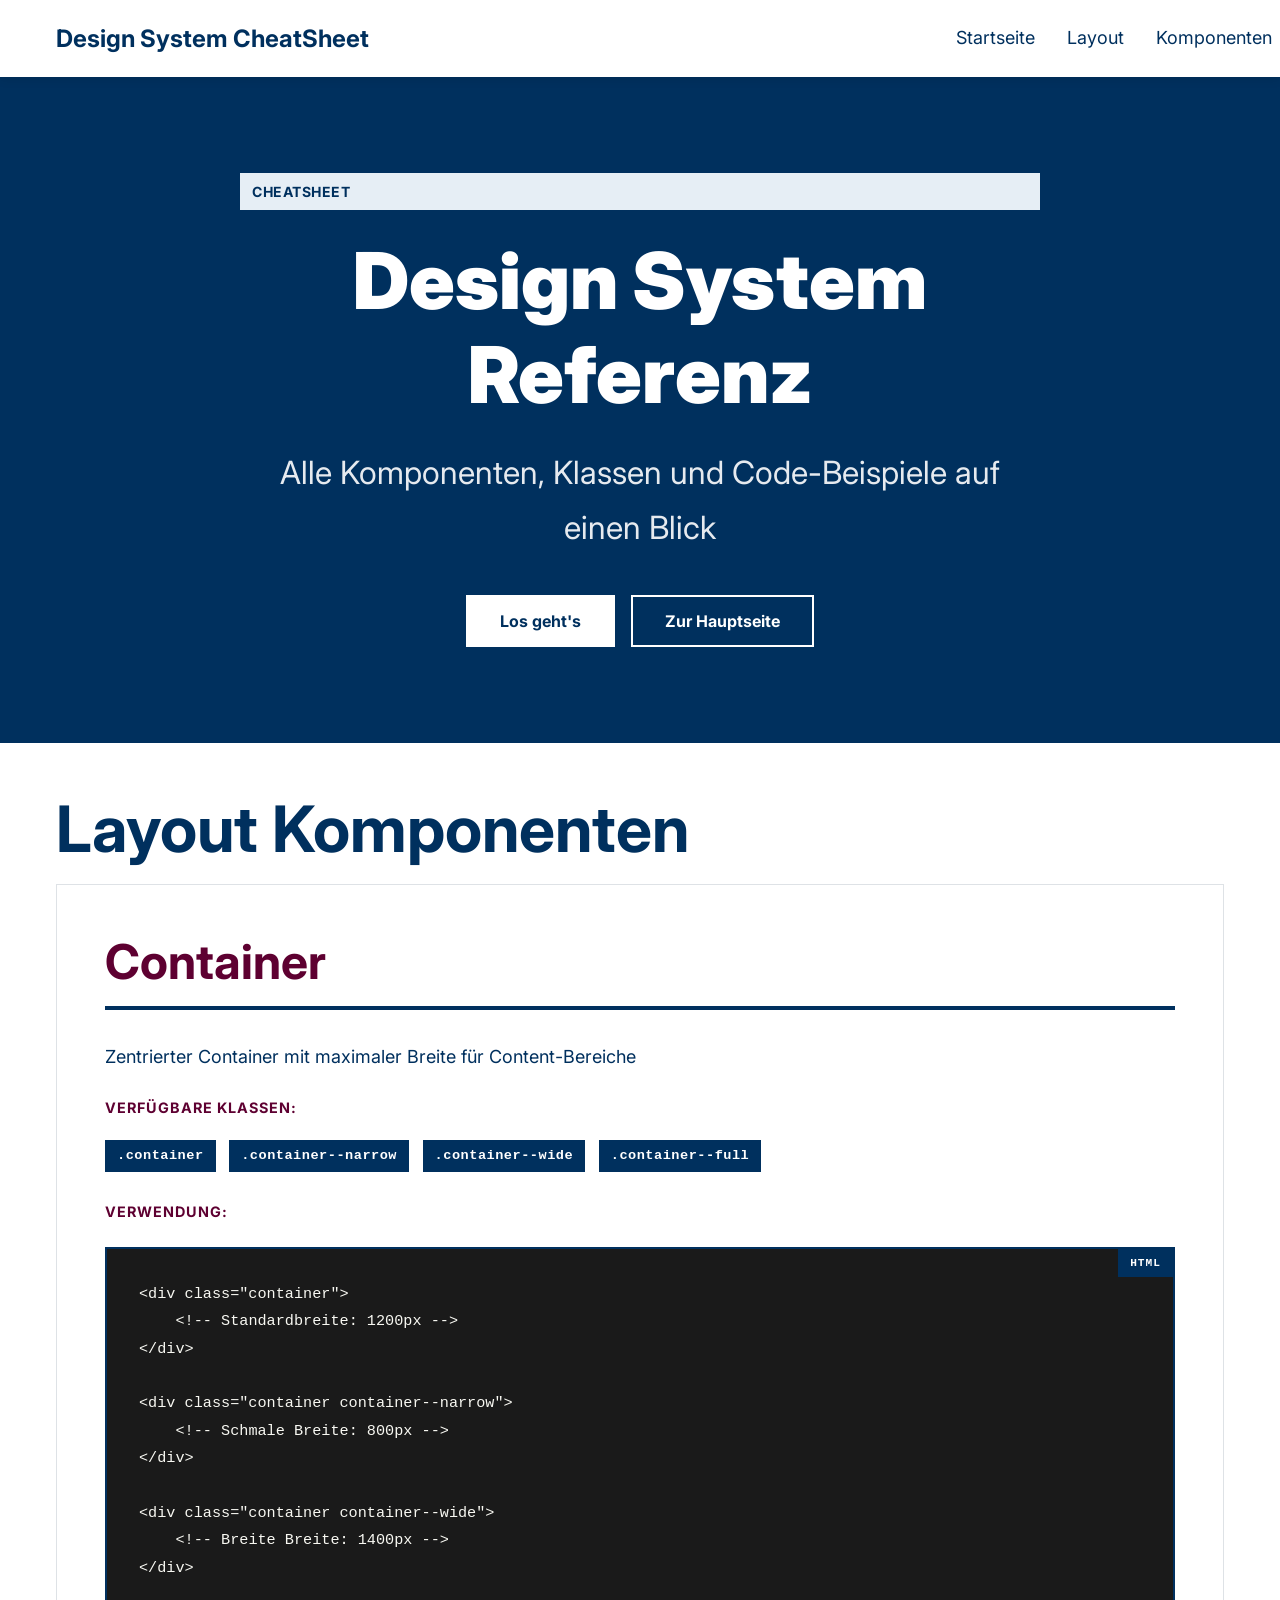
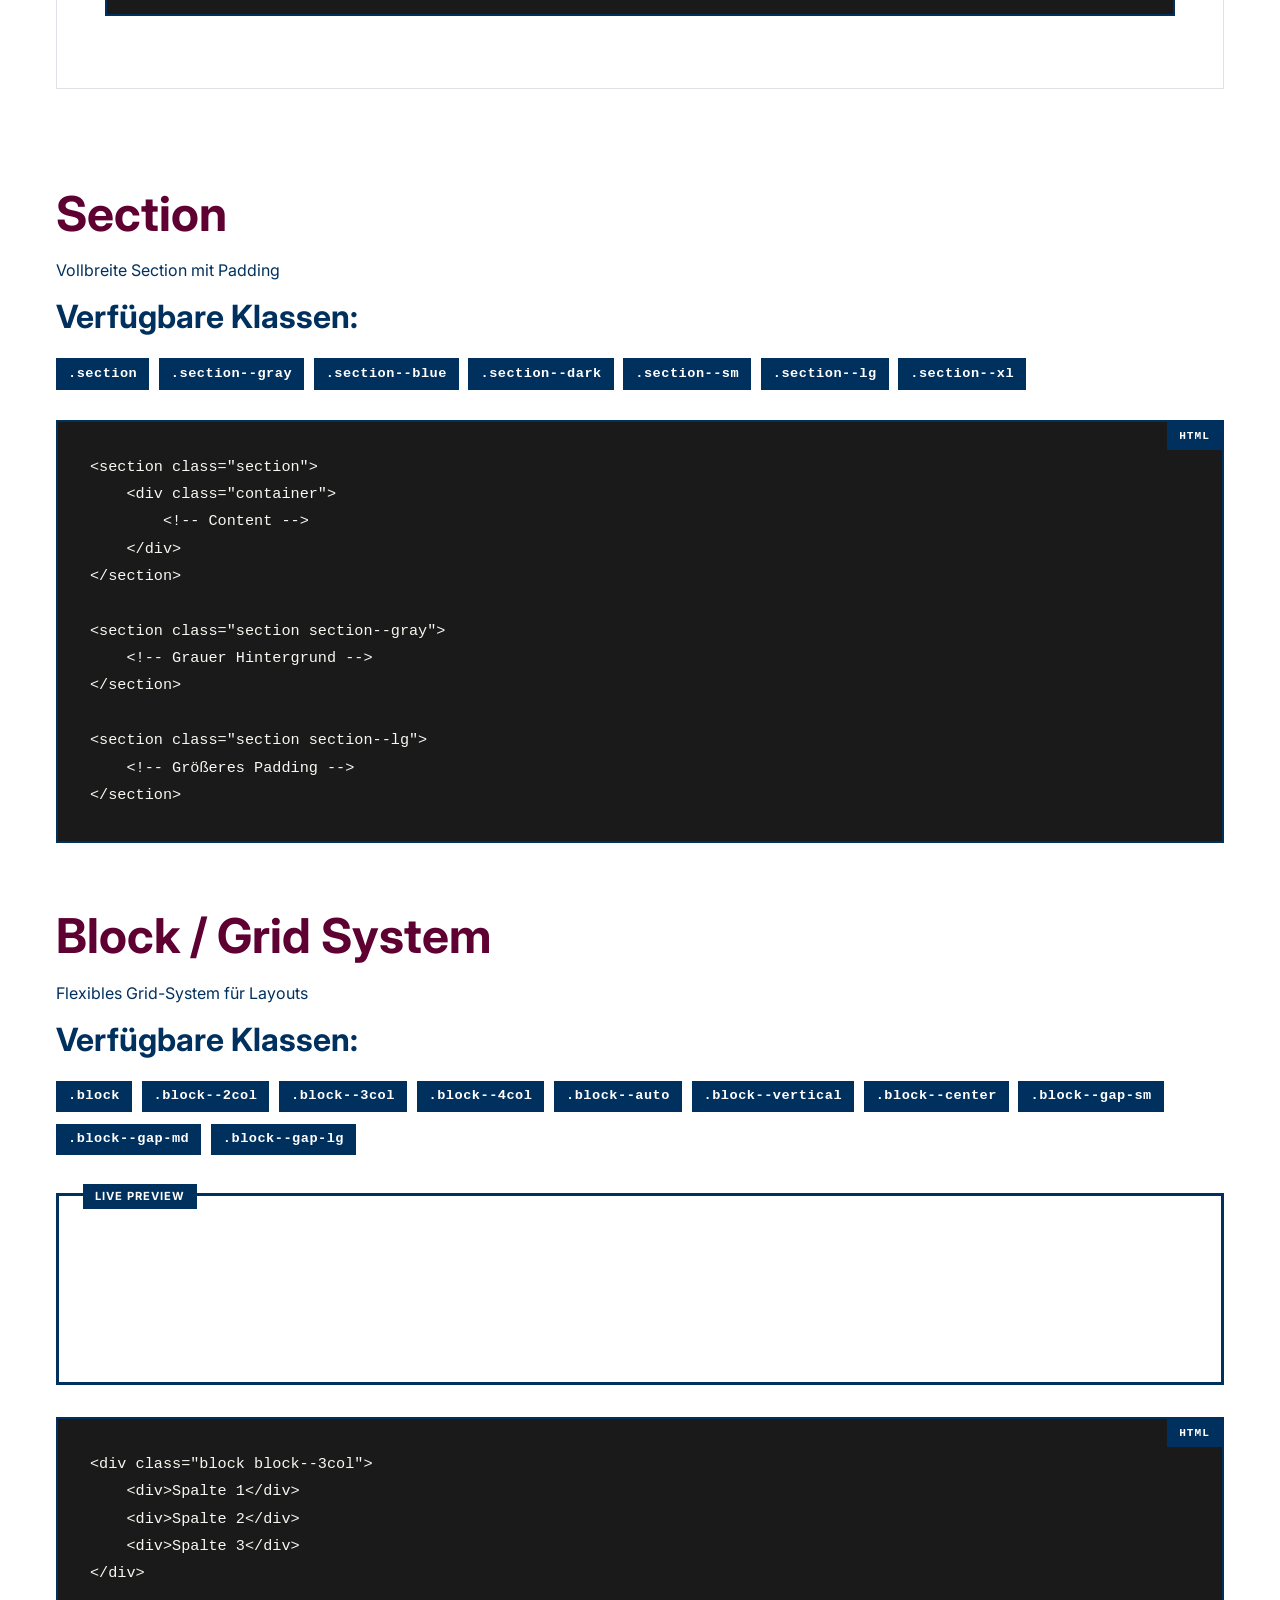
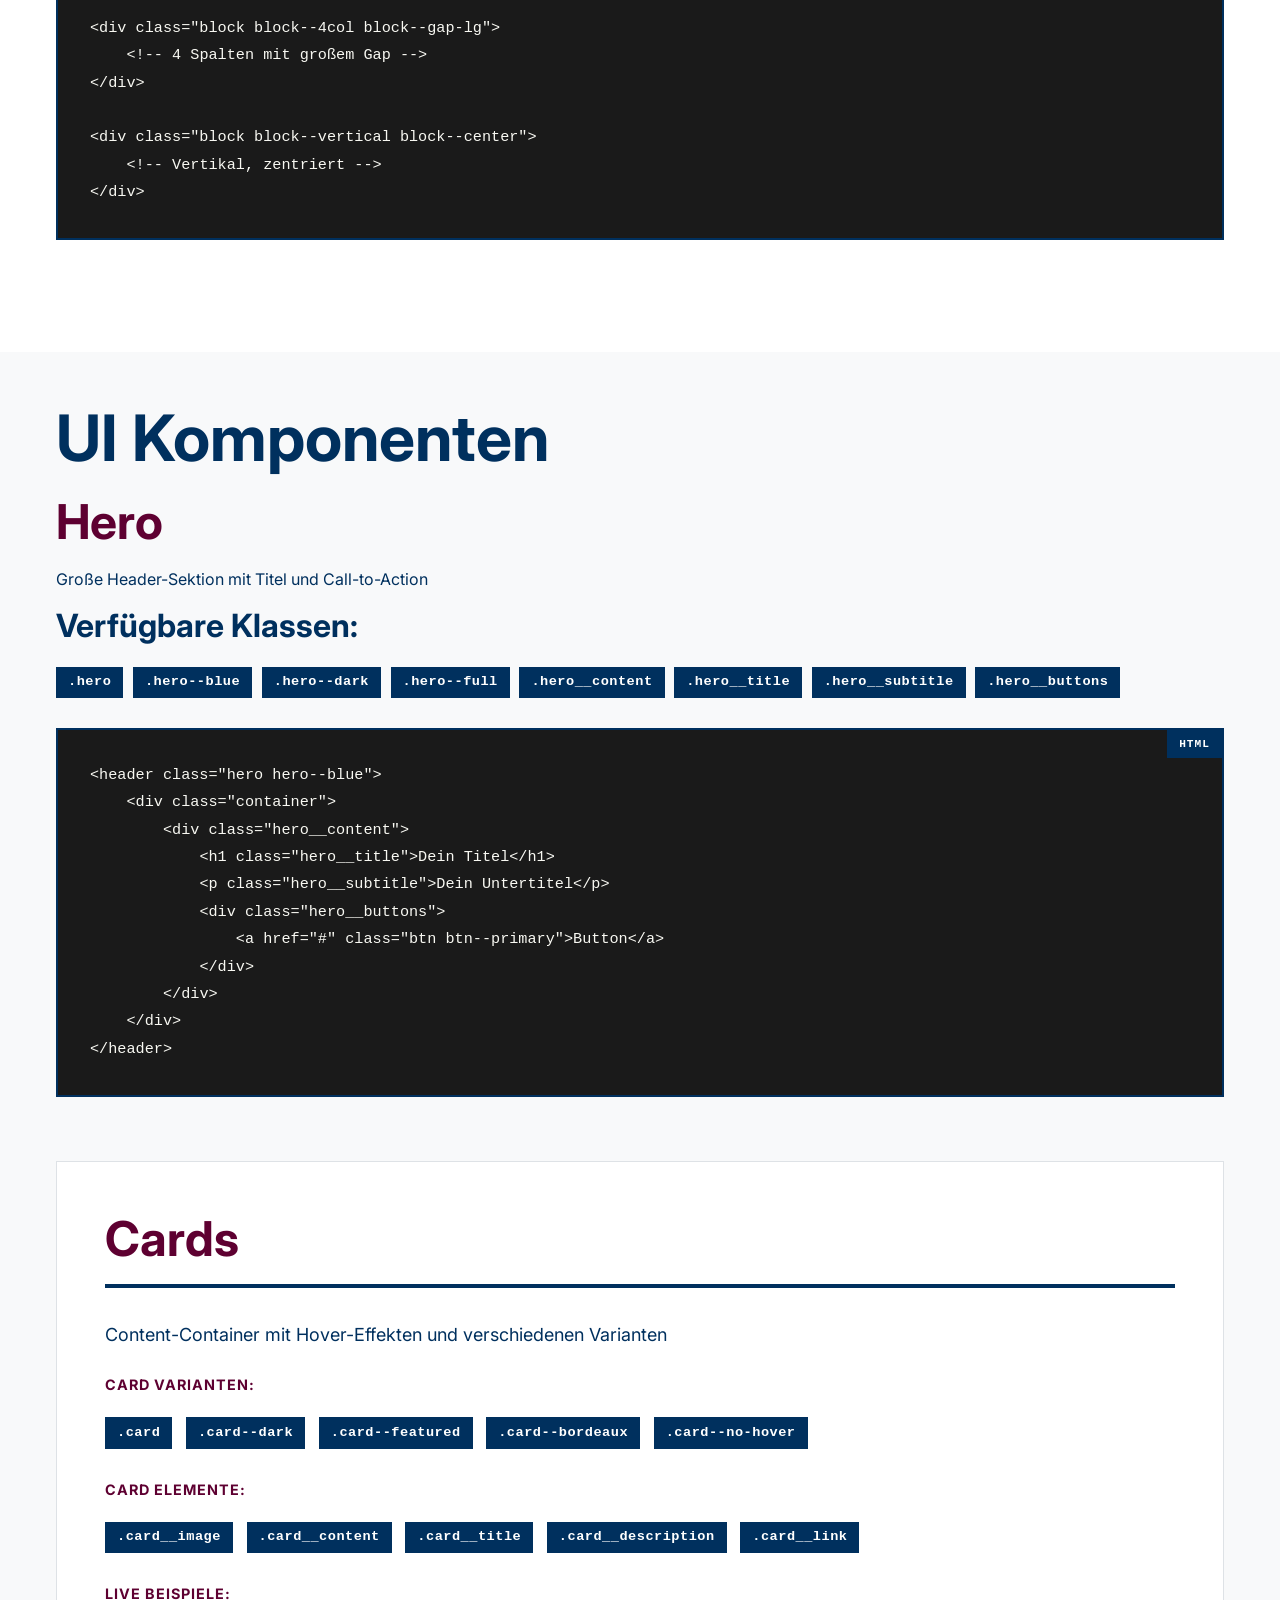
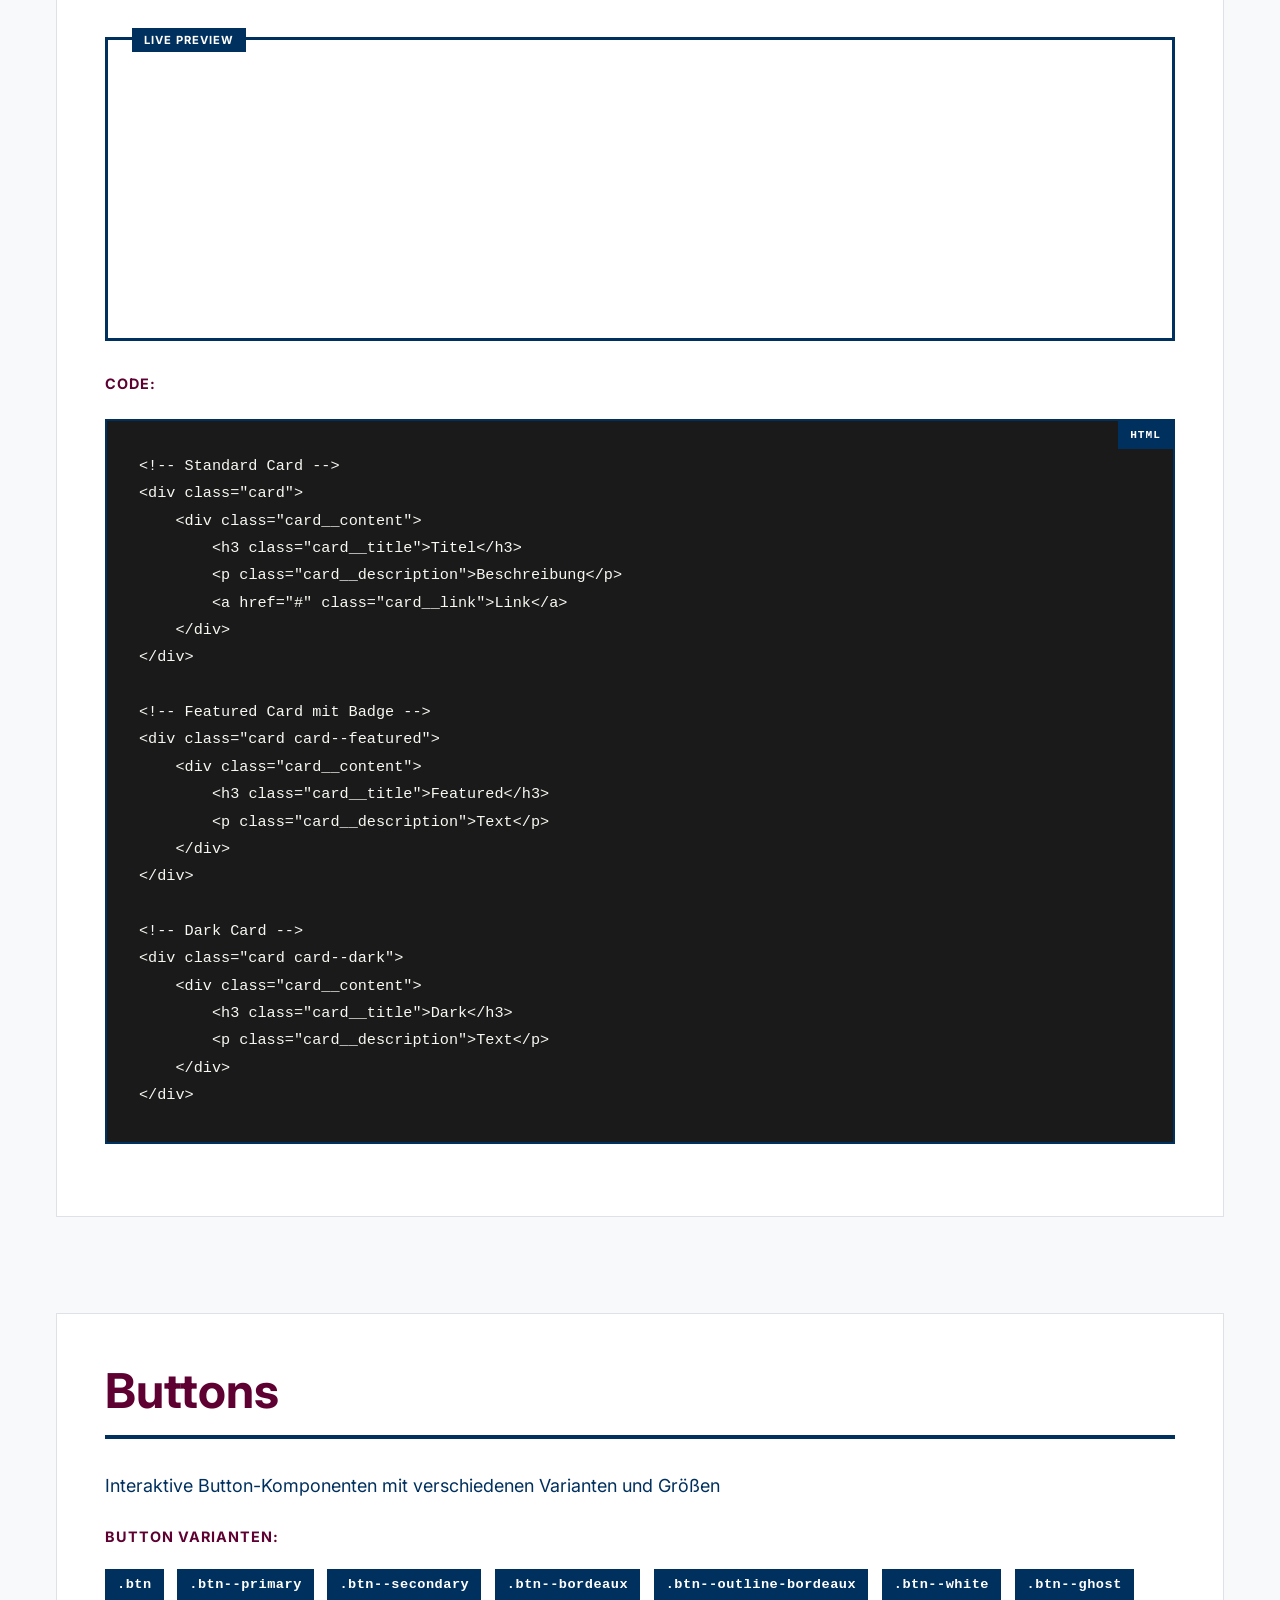
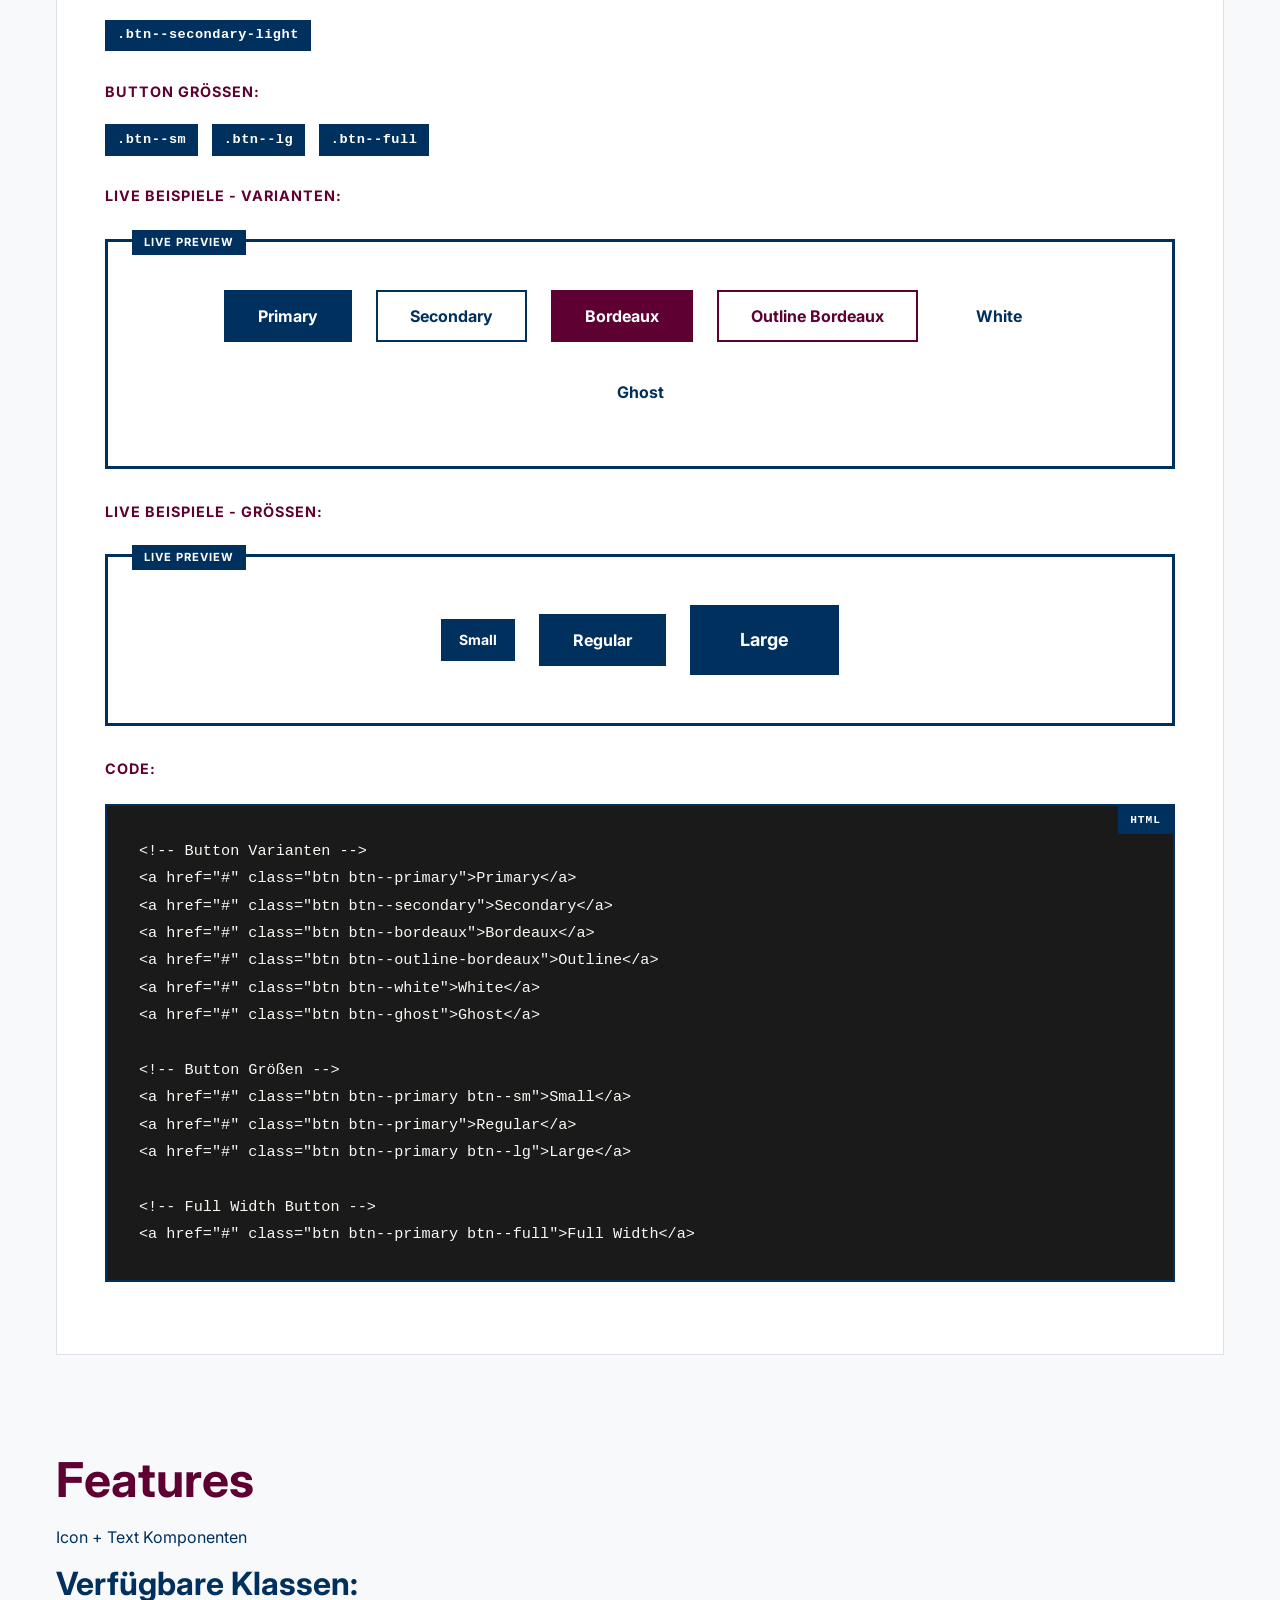
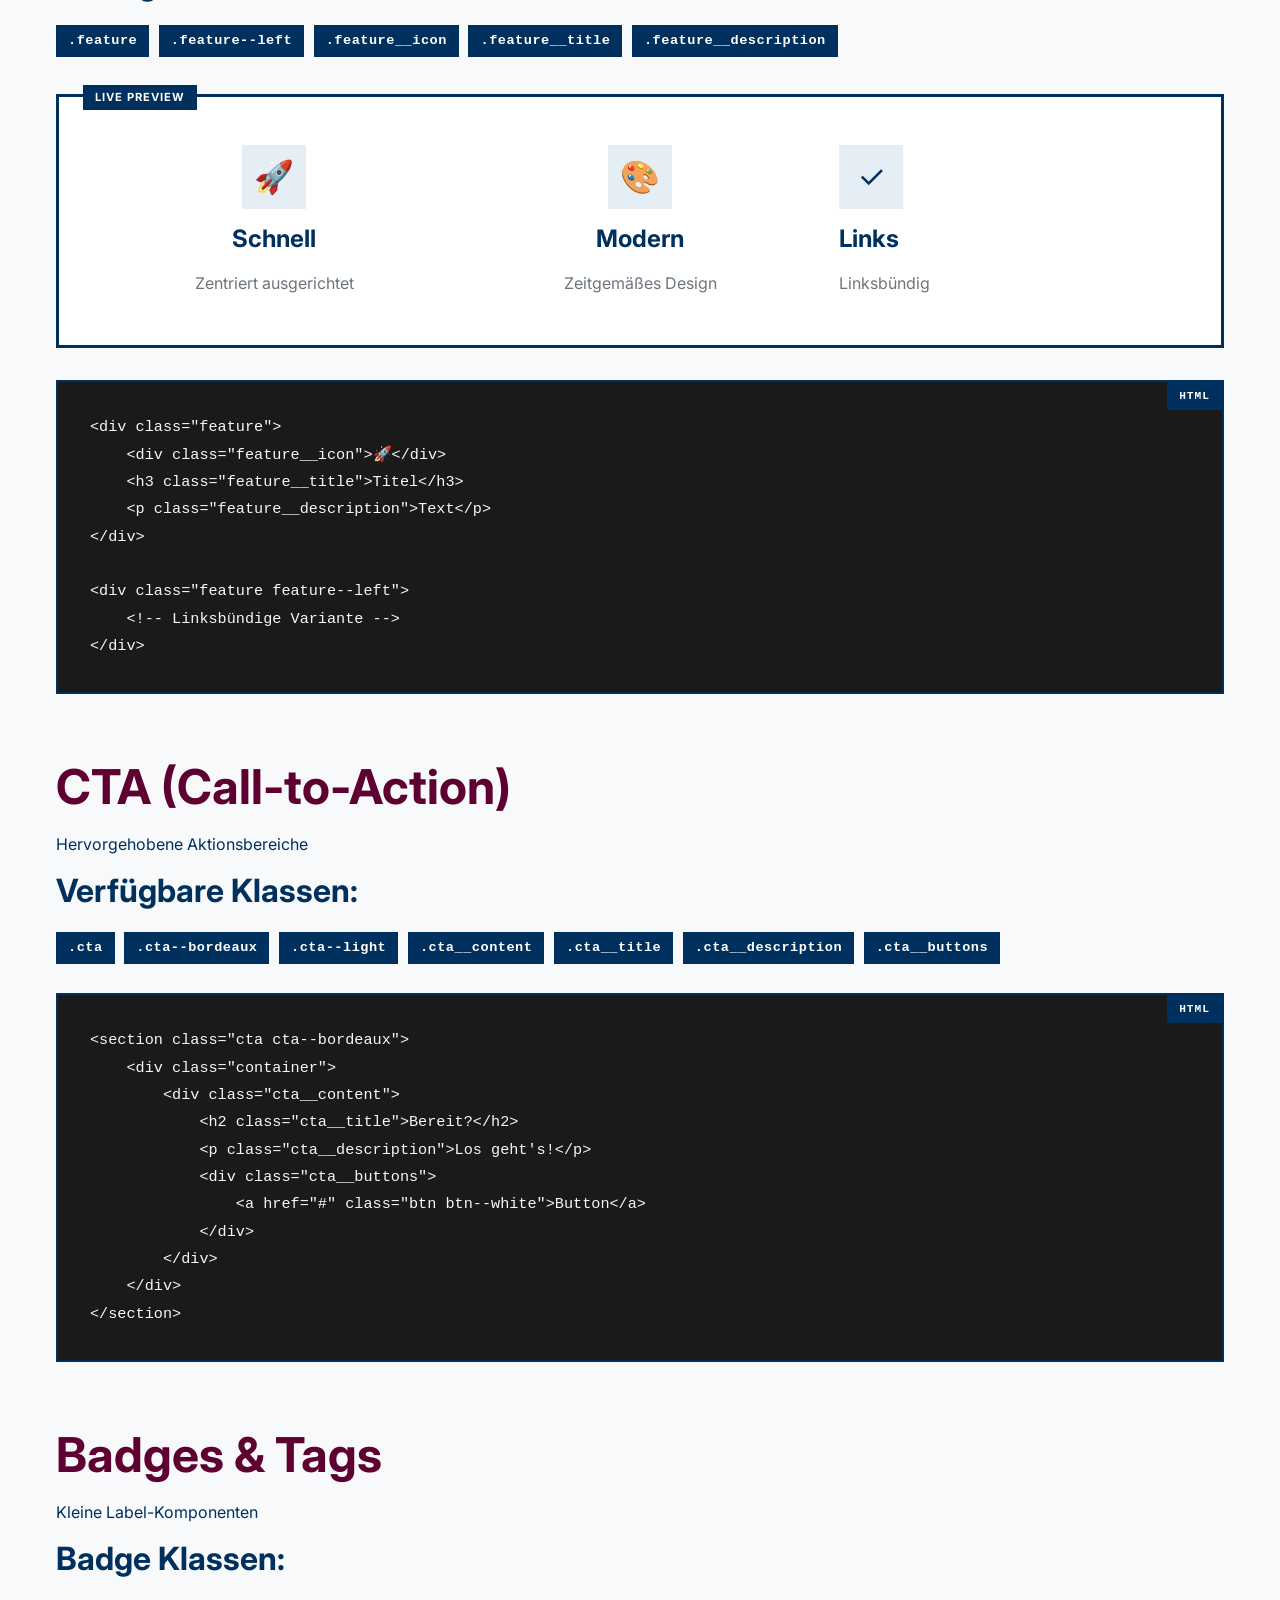
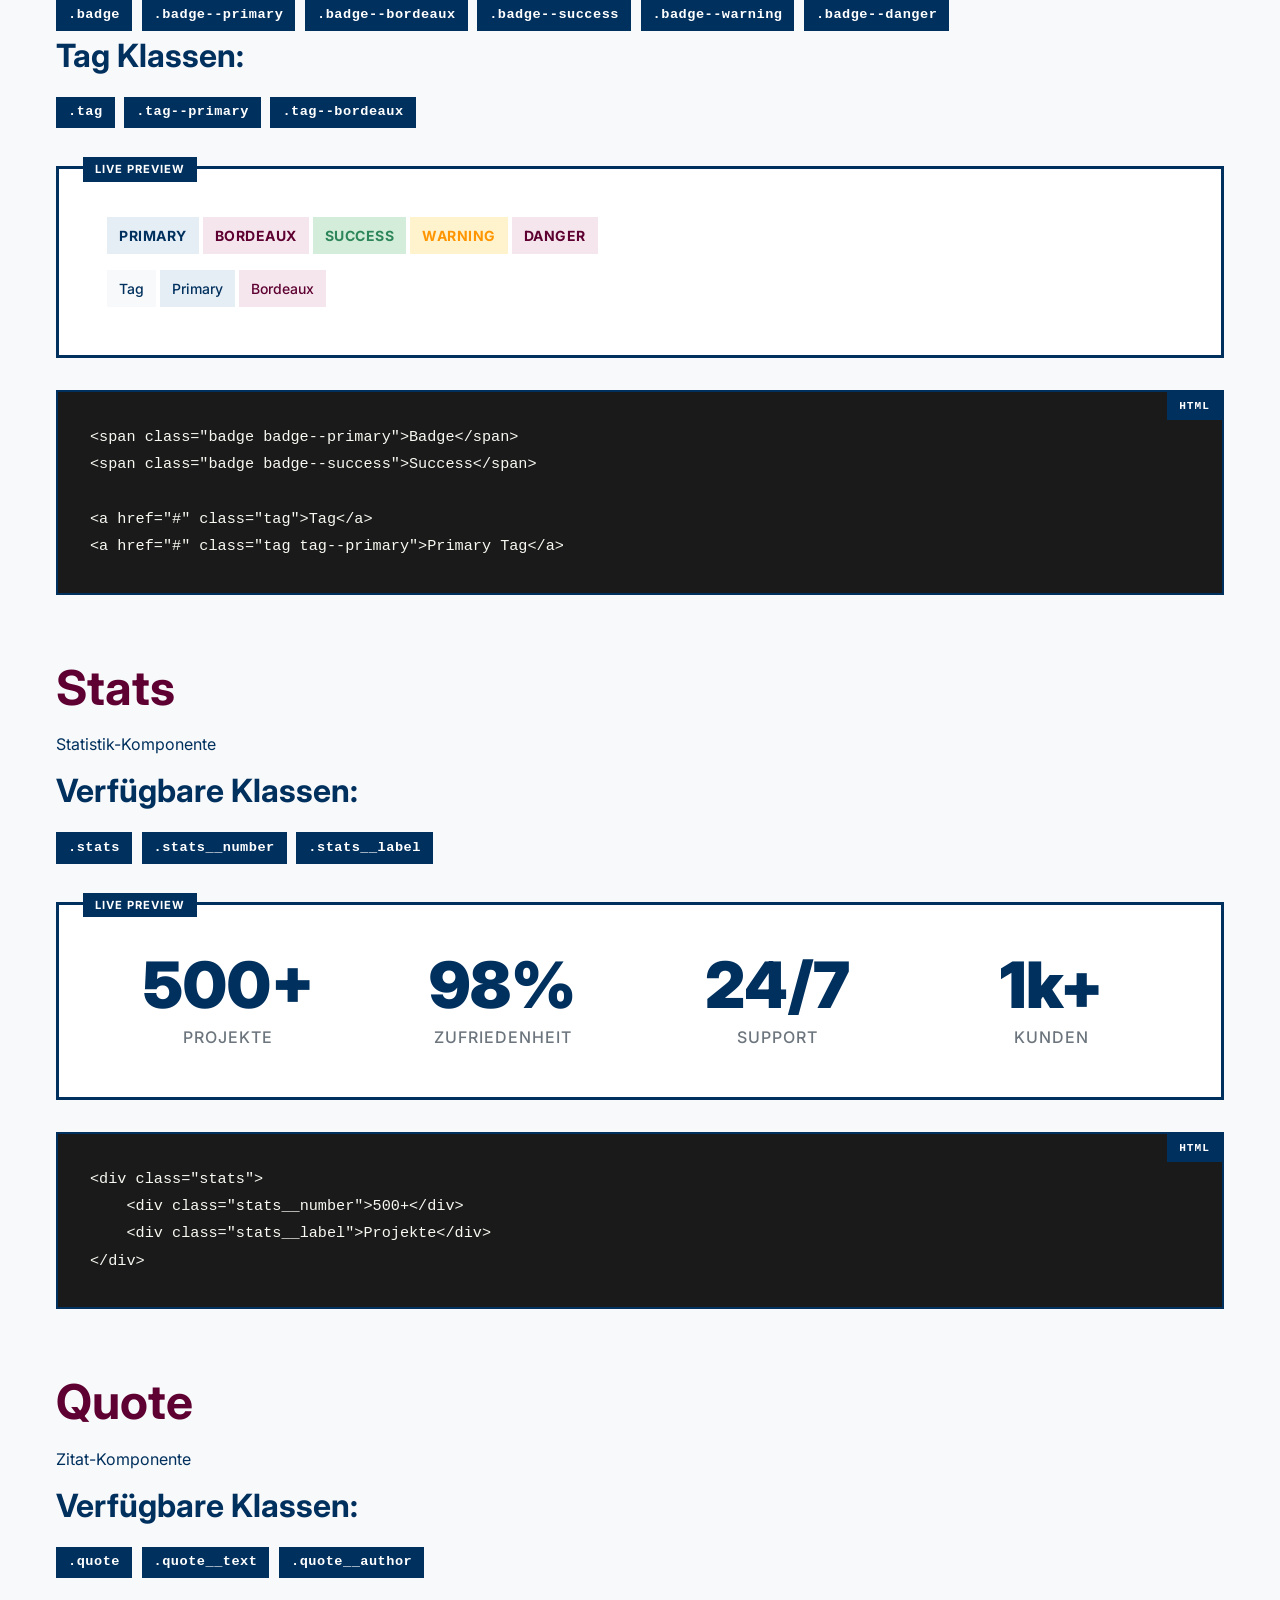
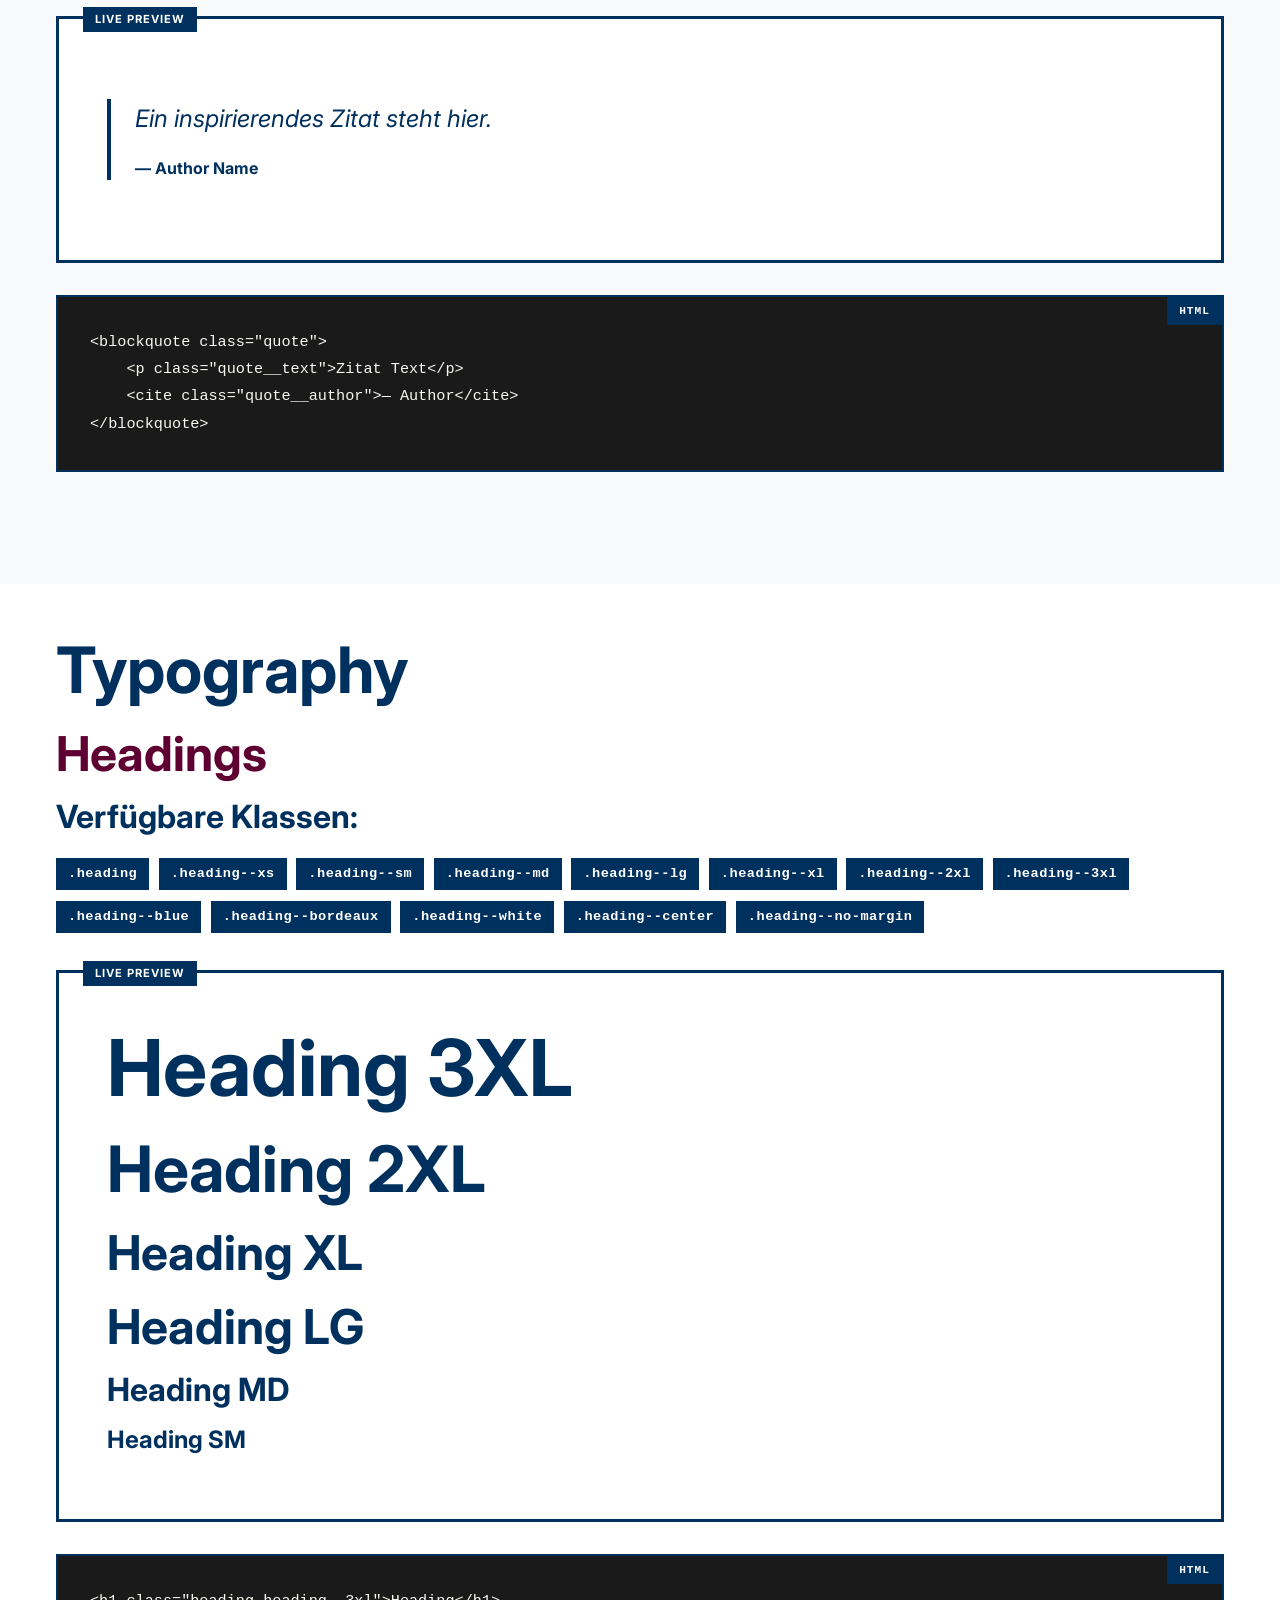
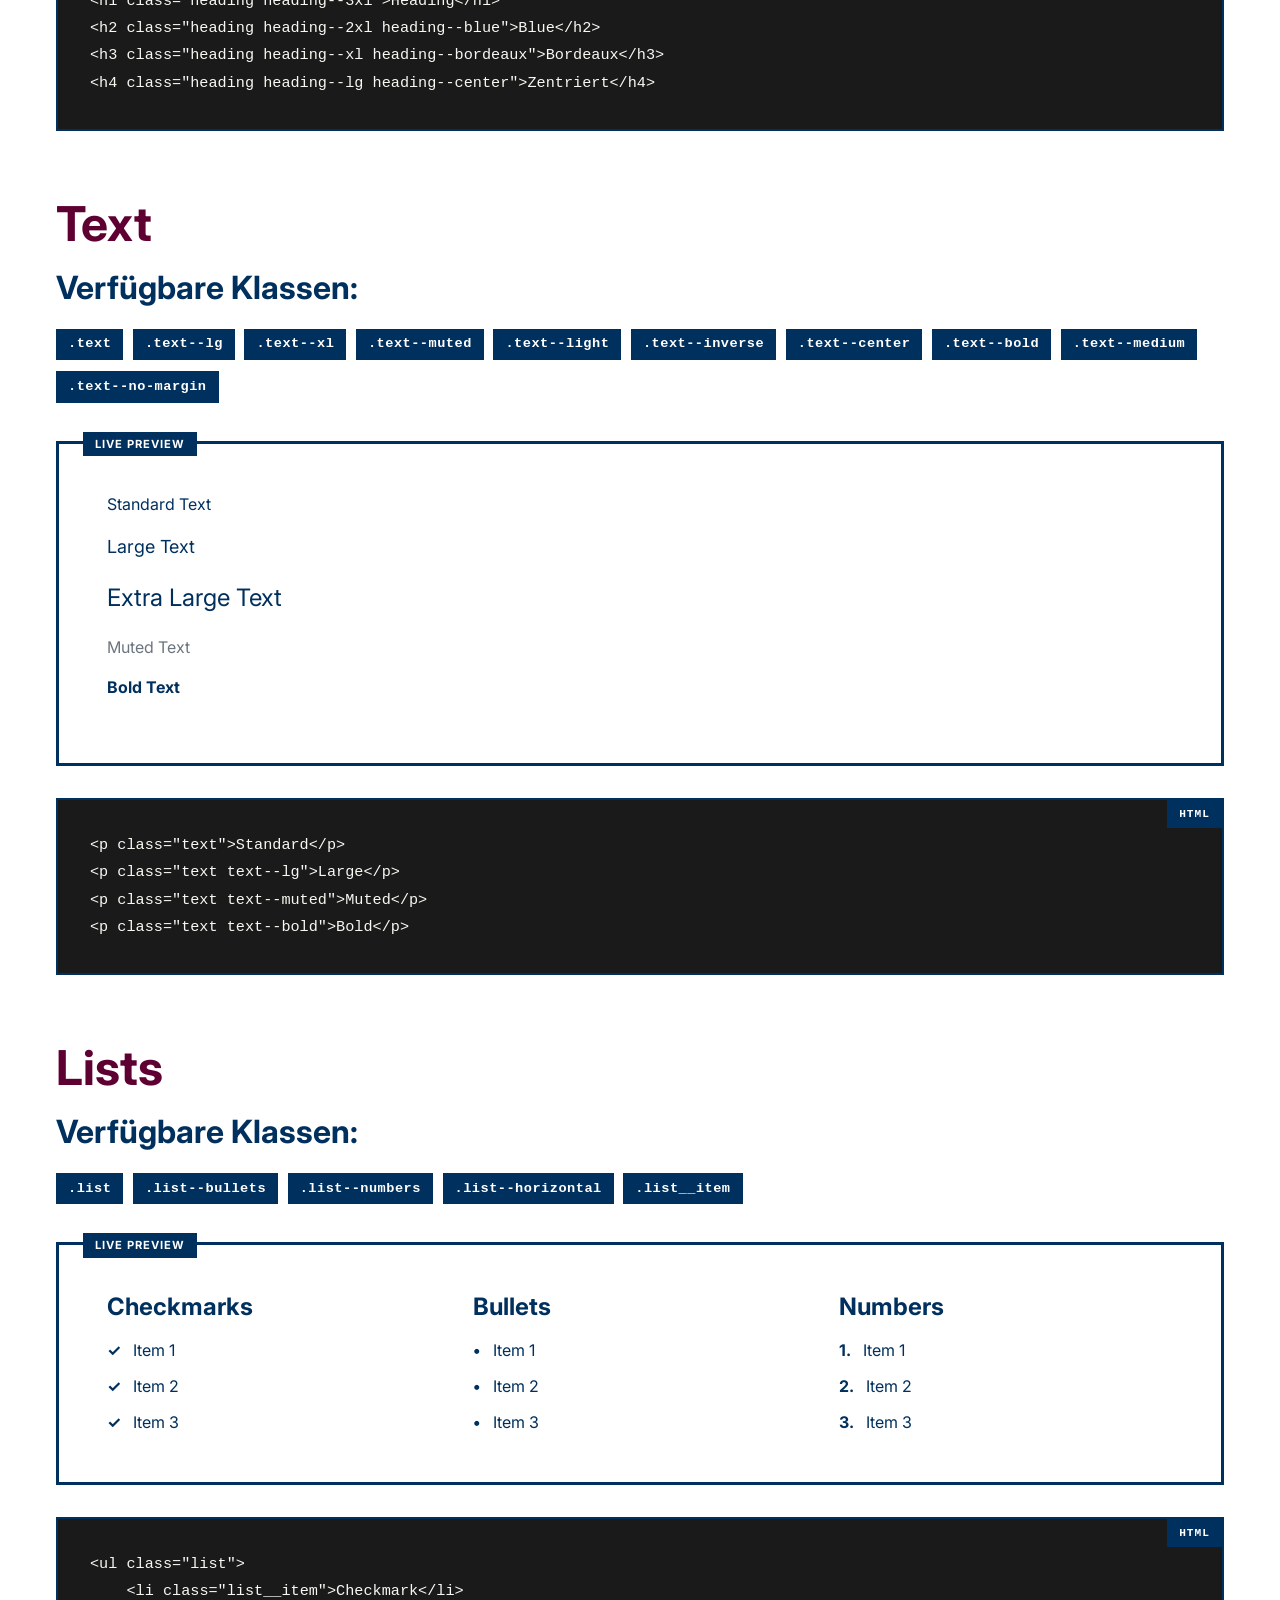
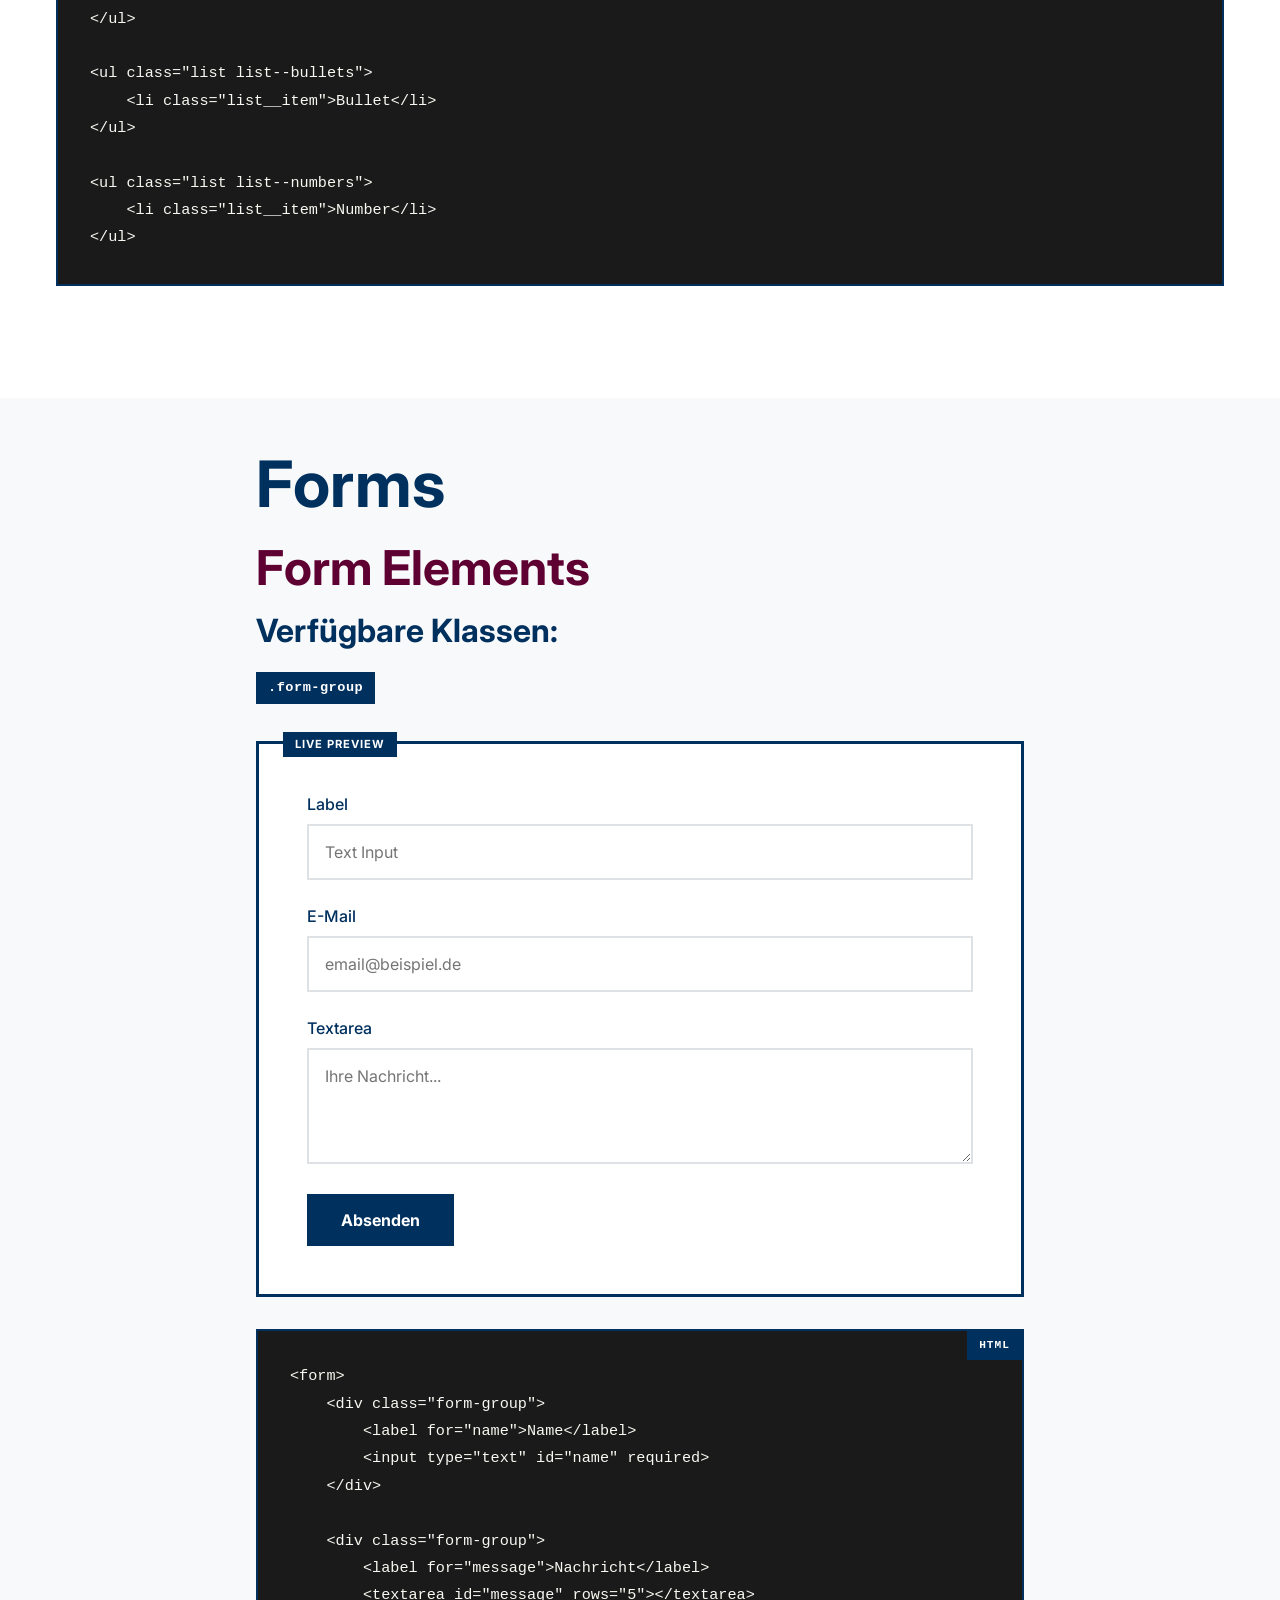
==== commit 6555353e: "Verbessere Showroom-Seite: Navigation, Lesbarkeit und Darstellung Navigation: - Füge "Design System"" ====
--- a/showroom.html
+++ b/showroom.html
@@ -11,63 +11,89 @@
     <link rel="stylesheet" href="styles.css">
     <style>
         .code-block {
-            background: var(--color-gray-900);
-            color: #e6eef5;
-            padding: var(--space-lg);
-            margin: var(--space-md) 0;
+            background: #1a1a1a;
+            color: #f8f8f2;
+            padding: var(--space-xl);
+            margin: var(--space-lg) 0;
             overflow-x: auto;
-            font-family: 'Courier New', monospace;
-            font-size: 0.85rem;
-            line-height: 1.6;
-            border-left: 4px solid var(--color-blue-primary);
+            font-family: 'Courier New', Monaco, monospace;
+            font-size: 0.95rem;
+            line-height: 1.8;
+            border: 2px solid var(--color-blue-primary);
+            position: relative;
+        }
+        .code-block::before {
+            content: 'HTML';
+            position: absolute;
+            top: 0;
+            right: 0;
+            background: var(--color-blue-primary);
+            color: white;
+            padding: 0.25rem 0.75rem;
+            font-size: 0.7rem;
+            font-weight: bold;
+            letter-spacing: 1px;
         }
         .code-block pre {
             margin: 0;
-            color: #e6eef5;
+            color: #f8f8f2;
+            white-space: pre-wrap;
+            word-wrap: break-word;
         }
         .component-box {
-            border: 2px solid var(--color-border);
-            padding: var(--space-xl);
-            margin: var(--space-lg) 0;
-            background: var(--color-gray-100);
+            border: 3px solid var(--color-blue-primary);
+            padding: var(--space-2xl);
+            margin: var(--space-xl) 0;
+            background: white;
+            position: relative;
+        }
+        .component-box::before {
+            content: 'LIVE PREVIEW';
+            position: absolute;
+            top: -12px;
+            left: var(--space-lg);
+            background: var(--color-blue-primary);
+            color: white;
+            padding: 0.25rem 0.75rem;
+            font-size: 0.7rem;
+            font-weight: bold;
+            letter-spacing: 1px;
         }
         .class-tag {
             display: inline-block;
-            background: var(--color-accent-primary-light);
-            color: var(--color-blue-primary);
-            padding: 0.25rem 0.5rem;
+            background: var(--color-blue-primary);
+            color: white;
+            padding: 0.35rem 0.75rem;
             font-family: 'Courier New', monospace;
-            font-size: 0.8rem;
-            margin: 0.25rem;
-            border: 1px solid var(--color-blue-primary);
+            font-size: 0.85rem;
+            margin: 0.35rem 0.35rem 0.35rem 0;
+            font-weight: 600;
+            letter-spacing: 0.5px;
         }
-        .section-nav {
-            position: sticky;
-            top: 80px;
-            background: var(--color-white);
-            padding: var(--space-md);
-            border: 2px solid var(--color-border);
+        .class-tags-wrapper {
+            display: flex;
+            flex-wrap: wrap;
+            gap: 0.5rem;
+            margin: var(--space-md) 0;
+        }
+        .component-section {
+            margin-bottom: var(--space-5xl);
+            padding: var(--space-2xl);
+            background: white;
+            border: 1px solid var(--color-border);
+        }
+        .component-section-title {
+            border-bottom: 4px solid var(--color-blue-primary);
+            padding-bottom: var(--space-md);
             margin-bottom: var(--space-xl);
         }
-        .section-nav h3 {
-            margin-bottom: var(--space-sm);
-            font-size: var(--font-size-md);
-        }
-        .section-nav ul {
-            list-style: none;
-            padding: 0;
-        }
-        .section-nav li {
-            margin-bottom: var(--space-xs);
-        }
-        .section-nav a {
-            color: var(--color-text);
-            text-decoration: none;
-            font-size: var(--font-size-sm);
-        }
-        .section-nav a:hover {
-            color: var(--color-blue-primary);
-            text-decoration: underline;
+        .example-label {
+            font-weight: bold;
+            color: var(--color-bordeaux);
+            margin: var(--space-lg) 0 var(--space-md) 0;
+            text-transform: uppercase;
+            letter-spacing: 1px;
+            font-size: 0.9rem;
         }
     </style>
 </head>
@@ -115,18 +141,19 @@
                 <h2 class="heading heading--2xl heading--blue">Layout Komponenten</h2>
 
                 <!-- Container -->
-                <article style="margin-bottom: var(--space-3xl);">
-                    <h3 class="heading heading--xl heading--bordeaux">Container</h3>
-                    <p class="text">Zentrierter Container mit maximaler Breite</p>
-
-                    <h4 class="heading heading--md">Verfügbare Klassen:</h4>
-                    <div>
+                <article class="component-section">
+                    <h3 class="heading heading--xl heading--bordeaux component-section-title">Container</h3>
+                    <p class="text text--lg">Zentrierter Container mit maximaler Breite für Content-Bereiche</p>
+
+                    <div class="example-label">Verfügbare Klassen:</div>
+                    <div class="class-tags-wrapper">
                         <span class="class-tag">.container</span>
                         <span class="class-tag">.container--narrow</span>
                         <span class="class-tag">.container--wide</span>
                         <span class="class-tag">.container--full</span>
                     </div>
 
+                    <div class="example-label">Verwendung:</div>
                     <div class="code-block"><pre>&lt;div class="container"&gt;
     &lt;!-- Standardbreite: 1200px --&gt;
 &lt;/div&gt;
@@ -251,17 +278,21 @@
                 </article>
 
                 <!-- Cards -->
-                <article style="margin-bottom: var(--space-3xl);">
-                    <h3 class="heading heading--xl heading--bordeaux">Cards</h3>
-                    <p class="text">Content-Container mit Hover-Effekten</p>
-
-                    <h4 class="heading heading--md">Verfügbare Klassen:</h4>
-                    <div>
+                <article class="component-section">
+                    <h3 class="heading heading--xl heading--bordeaux component-section-title">Cards</h3>
+                    <p class="text text--lg">Content-Container mit Hover-Effekten und verschiedenen Varianten</p>
+
+                    <div class="example-label">Card Varianten:</div>
+                    <div class="class-tags-wrapper">
                         <span class="class-tag">.card</span>
                         <span class="class-tag">.card--dark</span>
                         <span class="class-tag">.card--featured</span>
                         <span class="class-tag">.card--bordeaux</span>
                         <span class="class-tag">.card--no-hover</span>
+                    </div>
+
+                    <div class="example-label">Card Elemente:</div>
+                    <div class="class-tags-wrapper">
                         <span class="class-tag">.card__image</span>
                         <span class="class-tag">.card__content</span>
                         <span class="class-tag">.card__title</span>
@@ -269,31 +300,36 @@
                         <span class="class-tag">.card__link</span>
                     </div>
 
+                    <div class="example-label">Live Beispiele:</div>
                     <div class="component-box">
                         <div class="block block--3col">
                             <div class="card">
                                 <div class="card__content">
                                     <h3 class="card__title">Standard Card</h3>
-                                    <p class="card__description">Eine normale Card mit Inhalt</p>
+                                    <p class="card__description">Eine normale Card mit Inhalt und Hover-Effekt</p>
                                     <a href="#" class="card__link">Mehr erfahren</a>
                                 </div>
                             </div>
                             <div class="card card--featured">
                                 <div class="card__content">
-                                    <h3 class="card__title">Featured</h3>
-                                    <p class="card__description">Mit Badge</p>
+                                    <h3 class="card__title">Featured Card</h3>
+                                    <p class="card__description">Mit automatischem Badge</p>
+                                    <a href="#" class="card__link">Details ansehen</a>
                                 </div>
                             </div>
                             <div class="card card--dark">
                                 <div class="card__content">
                                     <h3 class="card__title">Dark Card</h3>
-                                    <p class="card__description">Dunkler Hintergrund</p>
+                                    <p class="card__description">Dunkler Hintergrund mit hellem Text</p>
+                                    <a href="#" class="card__link">Entdecken</a>
                                 </div>
                             </div>
                         </div>
                     </div>
 
-                    <div class="code-block"><pre>&lt;div class="card"&gt;
+                    <div class="example-label">Code:</div>
+                    <div class="code-block"><pre>&lt;!-- Standard Card --&gt;
+&lt;div class="card"&gt;
     &lt;div class="card__content"&gt;
         &lt;h3 class="card__title"&gt;Titel&lt;/h3&gt;
         &lt;p class="card__description"&gt;Beschreibung&lt;/p&gt;
@@ -301,22 +337,30 @@
     &lt;/div&gt;
 &lt;/div&gt;
 
+&lt;!-- Featured Card mit Badge --&gt;
 &lt;div class="card card--featured"&gt;
-    &lt;!-- Featured Card mit Badge --&gt;
+    &lt;div class="card__content"&gt;
+        &lt;h3 class="card__title"&gt;Featured&lt;/h3&gt;
+        &lt;p class="card__description"&gt;Text&lt;/p&gt;
+    &lt;/div&gt;
 &lt;/div&gt;
 
+&lt;!-- Dark Card --&gt;
 &lt;div class="card card--dark"&gt;
-    &lt;!-- Dunkle Card --&gt;
+    &lt;div class="card__content"&gt;
+        &lt;h3 class="card__title"&gt;Dark&lt;/h3&gt;
+        &lt;p class="card__description"&gt;Text&lt;/p&gt;
+    &lt;/div&gt;
 &lt;/div&gt;</pre></div>
                 </article>
 
                 <!-- Buttons -->
-                <article style="margin-bottom: var(--space-3xl);">
-                    <h3 class="heading heading--xl heading--bordeaux">Buttons</h3>
-                    <p class="text">Interaktive Button-Komponenten</p>
-
-                    <h4 class="heading heading--md">Verfügbare Klassen:</h4>
-                    <div>
+                <article class="component-section">
+                    <h3 class="heading heading--xl heading--bordeaux component-section-title">Buttons</h3>
+                    <p class="text text--lg">Interaktive Button-Komponenten mit verschiedenen Varianten und Größen</p>
+
+                    <div class="example-label">Button Varianten:</div>
+                    <div class="class-tags-wrapper">
                         <span class="class-tag">.btn</span>
                         <span class="class-tag">.btn--primary</span>
                         <span class="class-tag">.btn--secondary</span>
@@ -325,34 +369,51 @@
                         <span class="class-tag">.btn--white</span>
                         <span class="class-tag">.btn--ghost</span>
                         <span class="class-tag">.btn--secondary-light</span>
+                    </div>
+
+                    <div class="example-label">Button Größen:</div>
+                    <div class="class-tags-wrapper">
                         <span class="class-tag">.btn--sm</span>
                         <span class="class-tag">.btn--lg</span>
                         <span class="class-tag">.btn--full</span>
                     </div>
 
-                    <div class="component-box">
-                        <div class="block block--center" style="gap: var(--space-md); flex-wrap: wrap;">
+                    <div class="example-label">Live Beispiele - Varianten:</div>
+                    <div class="component-box">
+                        <div class="block block--center" style="gap: var(--space-lg); flex-wrap: wrap;">
                             <a href="#" class="btn btn--primary">Primary</a>
                             <a href="#" class="btn btn--secondary">Secondary</a>
                             <a href="#" class="btn btn--bordeaux">Bordeaux</a>
-                            <a href="#" class="btn btn--outline-bordeaux">Outline</a>
+                            <a href="#" class="btn btn--outline-bordeaux">Outline Bordeaux</a>
+                            <a href="#" class="btn btn--white">White</a>
                             <a href="#" class="btn btn--ghost">Ghost</a>
                         </div>
-                        <div class="spacer--sm"></div>
-                        <div class="block block--center" style="gap: var(--space-md);">
+                    </div>
+
+                    <div class="example-label">Live Beispiele - Größen:</div>
+                    <div class="component-box">
+                        <div class="block block--center" style="gap: var(--space-lg); align-items: center;">
                             <a href="#" class="btn btn--primary btn--sm">Small</a>
                             <a href="#" class="btn btn--primary">Regular</a>
                             <a href="#" class="btn btn--primary btn--lg">Large</a>
                         </div>
                     </div>
 
-                    <div class="code-block"><pre>&lt;a href="#" class="btn btn--primary"&gt;Primary&lt;/a&gt;
+                    <div class="example-label">Code:</div>
+                    <div class="code-block"><pre>&lt;!-- Button Varianten --&gt;
+&lt;a href="#" class="btn btn--primary"&gt;Primary&lt;/a&gt;
 &lt;a href="#" class="btn btn--secondary"&gt;Secondary&lt;/a&gt;
 &lt;a href="#" class="btn btn--bordeaux"&gt;Bordeaux&lt;/a&gt;
-
-&lt;!-- Größen --&gt;
+&lt;a href="#" class="btn btn--outline-bordeaux"&gt;Outline&lt;/a&gt;
+&lt;a href="#" class="btn btn--white"&gt;White&lt;/a&gt;
+&lt;a href="#" class="btn btn--ghost"&gt;Ghost&lt;/a&gt;
+
+&lt;!-- Button Größen --&gt;
 &lt;a href="#" class="btn btn--primary btn--sm"&gt;Small&lt;/a&gt;
+&lt;a href="#" class="btn btn--primary"&gt;Regular&lt;/a&gt;
 &lt;a href="#" class="btn btn--primary btn--lg"&gt;Large&lt;/a&gt;
+
+&lt;!-- Full Width Button --&gt;
 &lt;a href="#" class="btn btn--primary btn--full"&gt;Full Width&lt;/a&gt;</pre></div>
                 </article>
 
